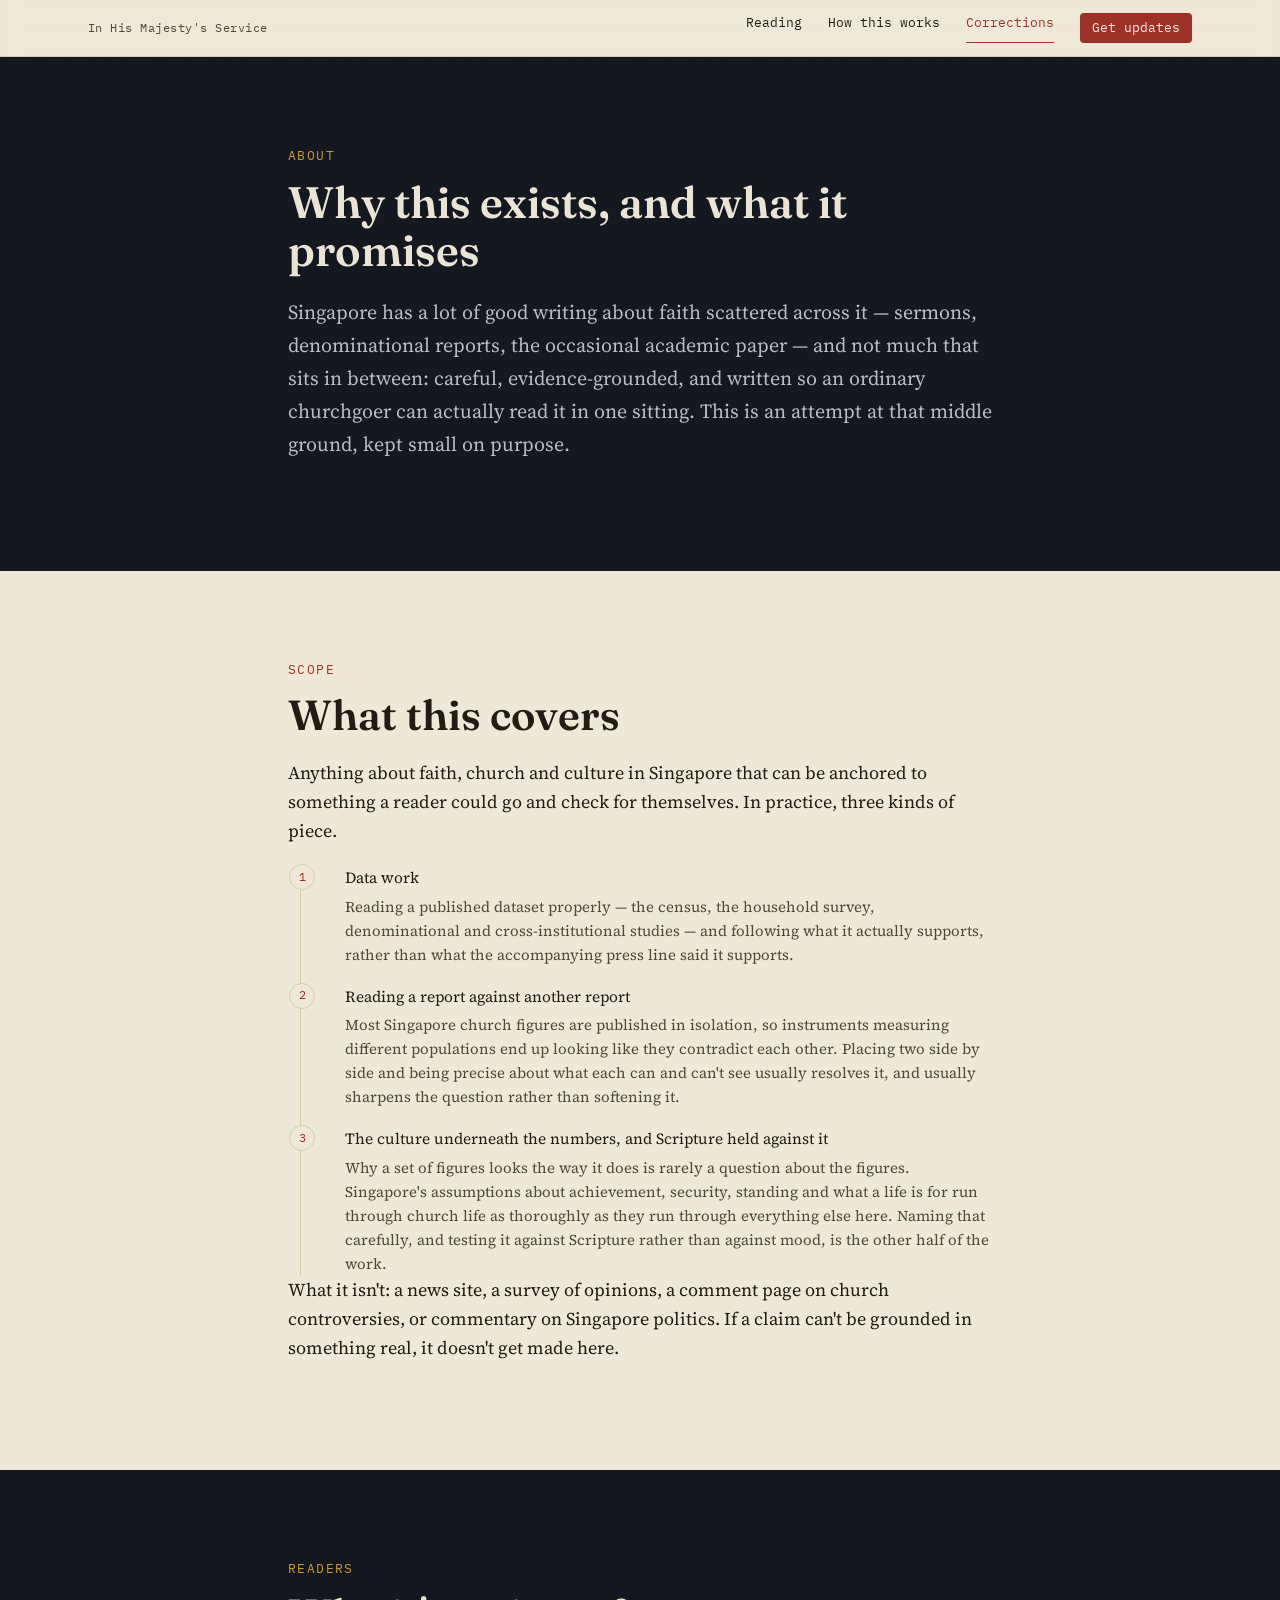
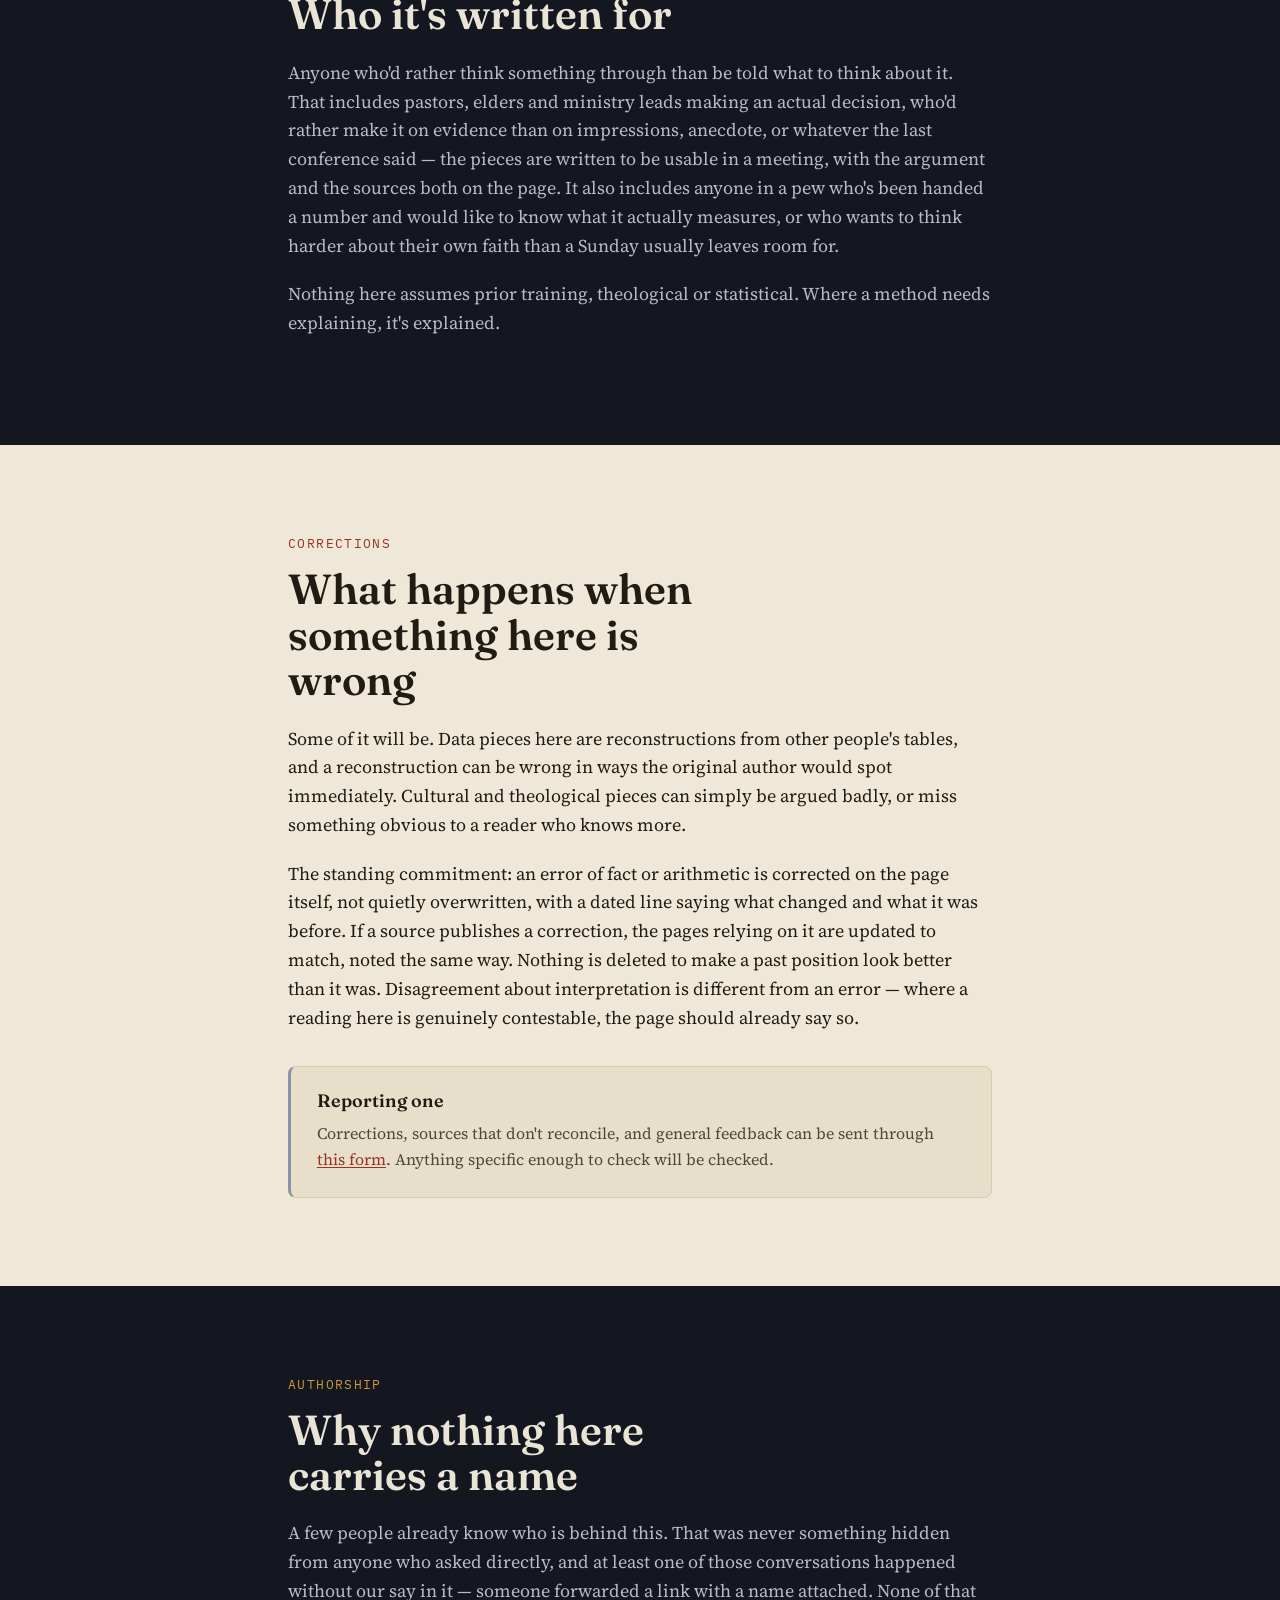
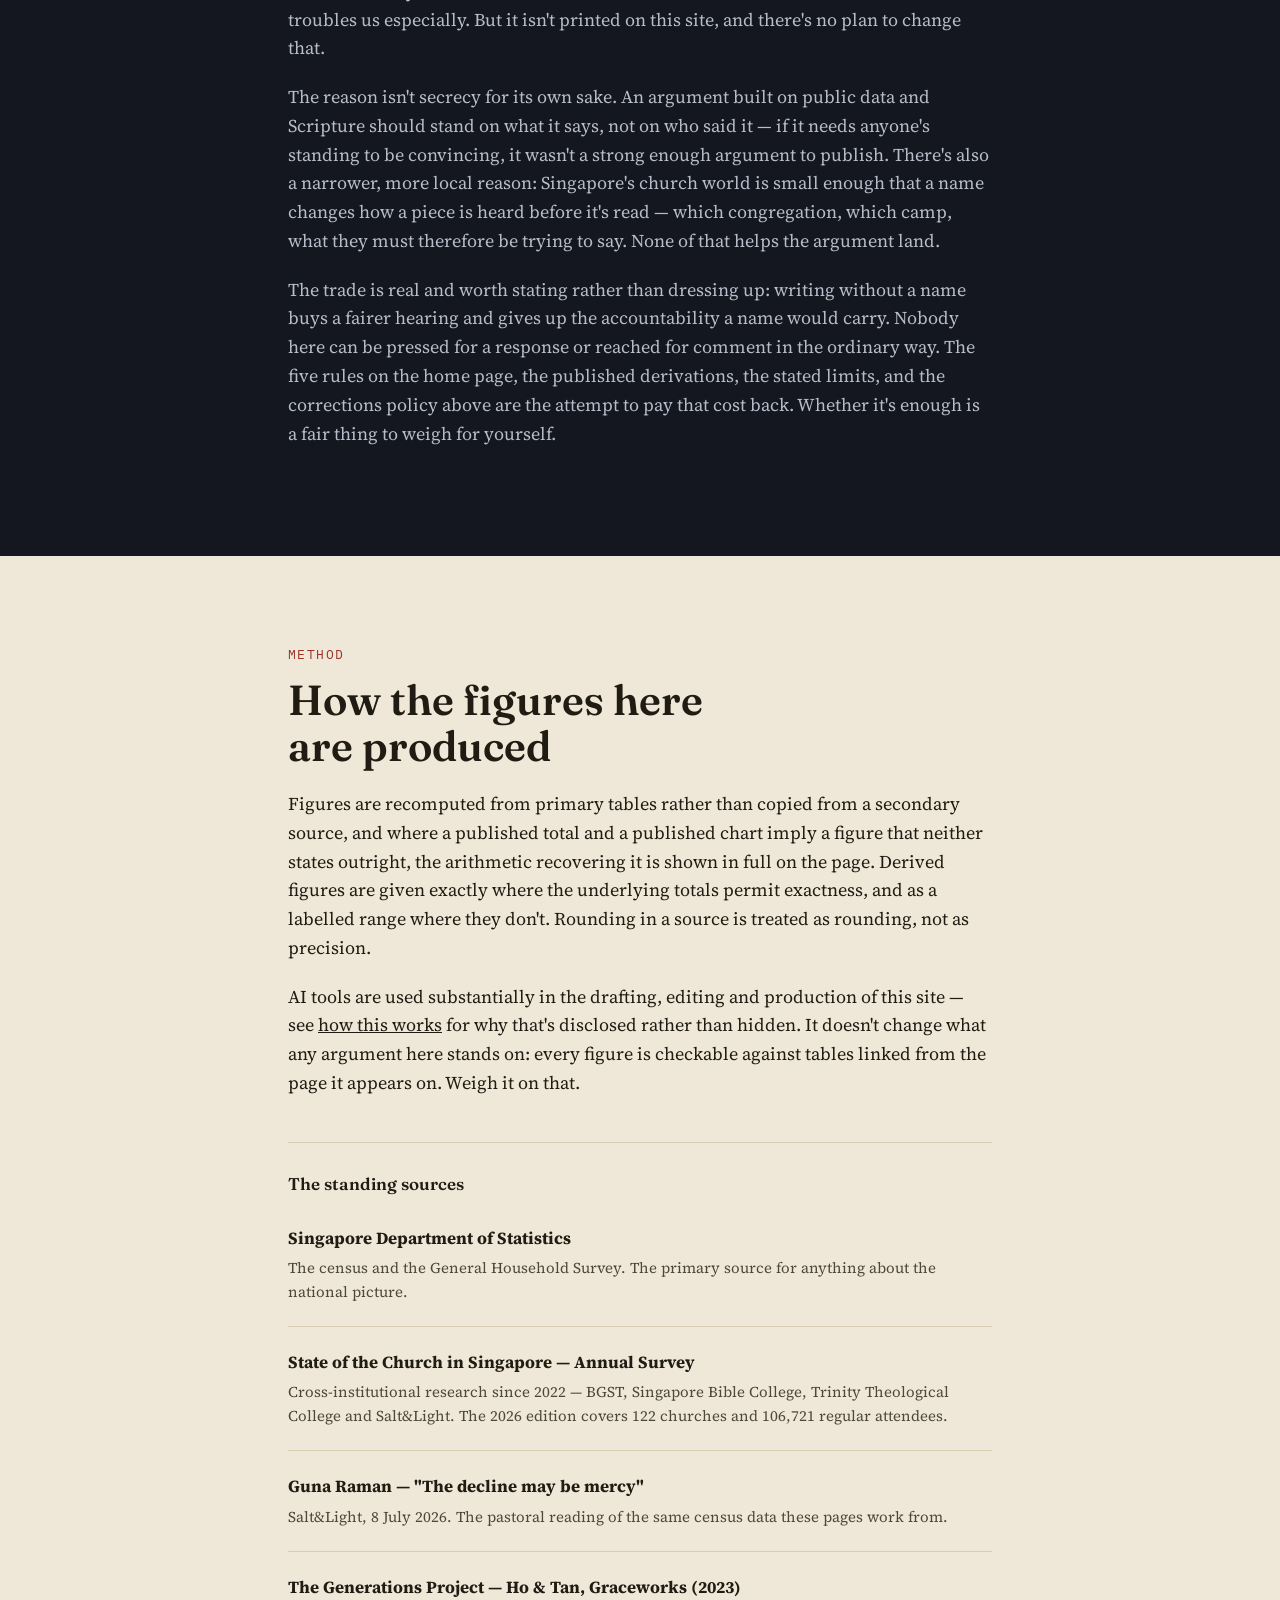
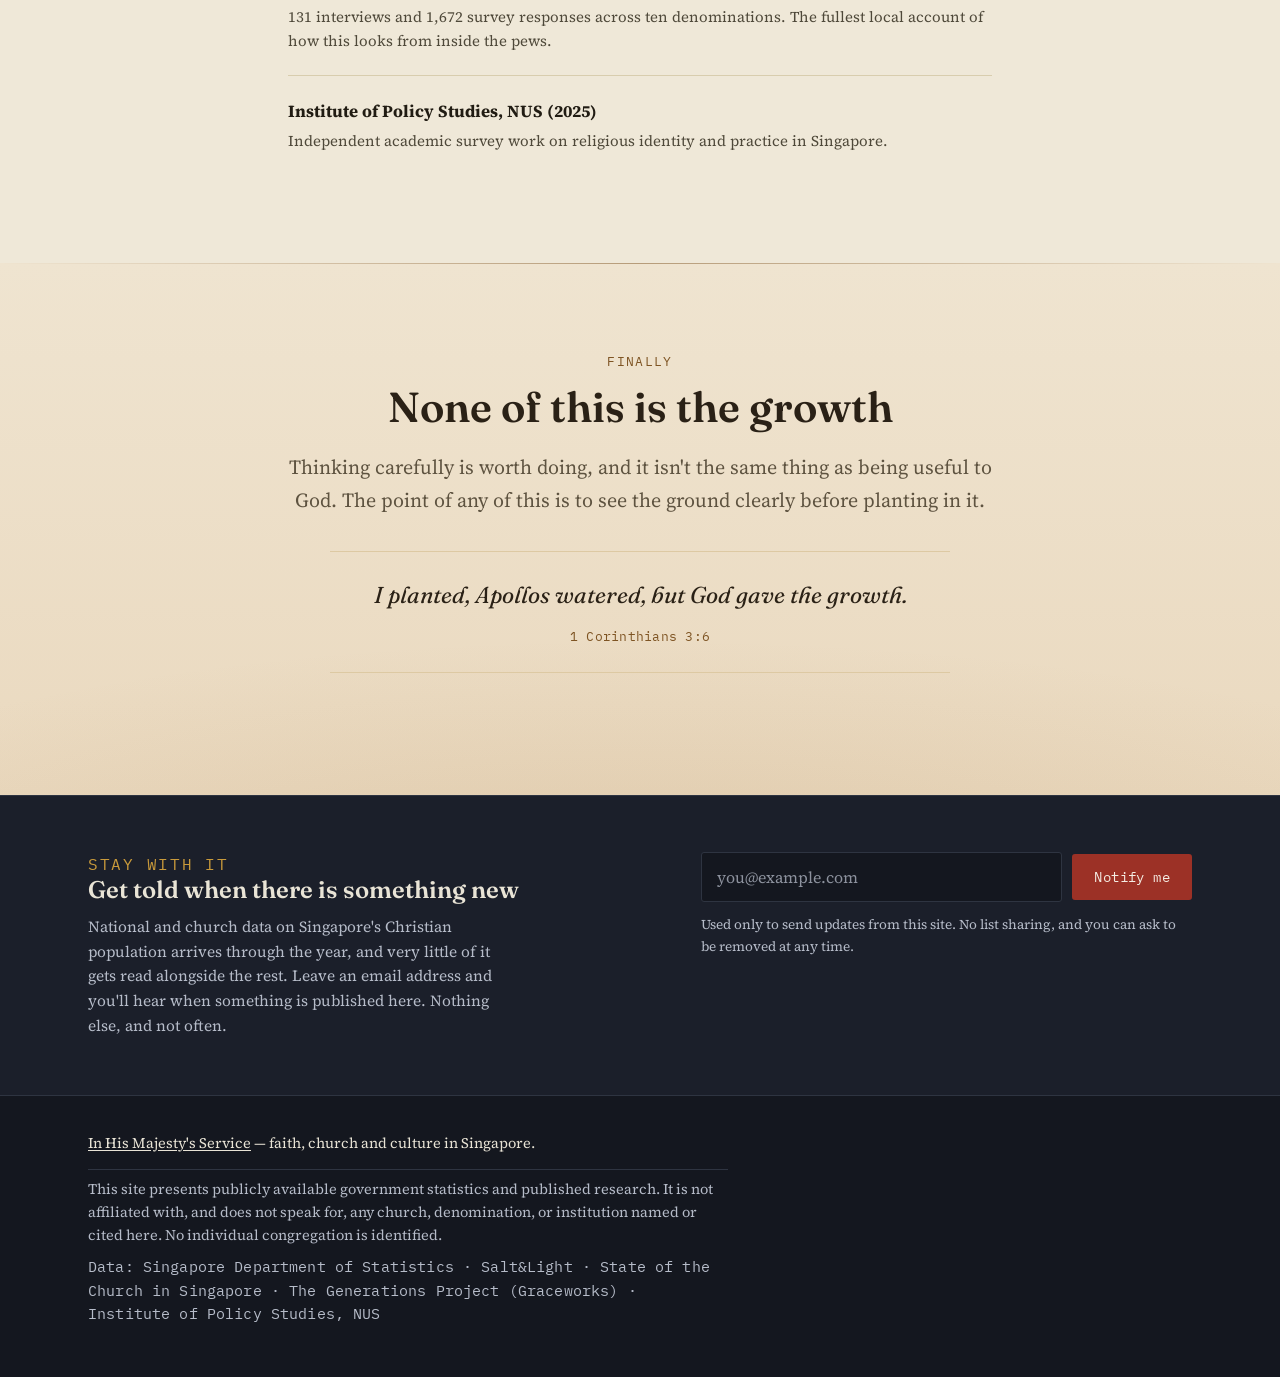
==== about.html @ 52e677e2 "Add files via upload" ====
<!DOCTYPE html>
<html lang="en">
<head>
<!-- Google tag (gtag.js) -->
<script async src="https://www.googletagmanager.com/gtag/js?id=G-SCRBS0R9VS"></script>
<script>
  window.dataLayer = window.dataLayer || [];
  function gtag(){dataLayer.push(arguments);}
  gtag('js', new Date());
  gtag('config', 'G-SCRBS0R9VS');
</script>

<meta charset="UTF-8">
<meta name="viewport" content="width=device-width, initial-scale=1.0">
<title>About — In His Majesty's Service</title>
<meta name="description" content="What this site is, who it's for, why nothing on it carries a name, and how corrections are handled.">

<meta property="og:title" content="About — In His Majesty's Service">
<meta property="og:description" content="What this site is, who it's for, and how corrections are handled.">
<meta property="og:type" content="article">

<link rel="preconnect" href="https://fonts.googleapis.com">
<link rel="preconnect" href="https://fonts.gstatic.com" crossorigin>
<link href="https://fonts.googleapis.com/css2?family=Fraunces:ital,opsz,wght@0,9..144,400;0,9..144,500;0,9..144,600;0,9..144,700;1,9..144,400;1,9..144,500&family=Source+Serif+4:ital,wght@0,400;0,500;0,600;1,400&family=IBM+Plex+Mono:wght@400;500;600&display=swap" rel="stylesheet">
<link rel="stylesheet" href="style.css">
</head>
<body>

<div class="grain-overlay" aria-hidden="true"></div>

<header class="site-header">
  <div class="wrap header-inner">
    <a href="index.html" class="header-mark">In His Majesty's Service</a>
    <nav class="header-nav" aria-label="Section navigation">
      <a href="index.html#reading">Reading</a>
      <a href="index.html#method">How this works</a>
      <a href="#corrections">Corrections</a>
      <a href="index.html#subscribe" class="nav-cta">Get updates</a>
    </nav>
  </div>
</header>

<main>

  <section class="section section-ink" id="top">
    <div class="wrap narrow">
      <p class="eyebrow">About</p>
      <h1 class="about-h1">Why this exists, and what it promises</h1>
      <p class="lede">Singapore has a lot of good writing about faith scattered across it — sermons, denominational reports, the occasional academic paper — and not much that sits in between: careful, evidence-grounded, and written so an ordinary churchgoer can actually read it in one sitting. This is an attempt at that middle ground, kept small on purpose.</p>
    </div>
  </section>

  <section class="section section-paper reveal">
    <div class="wrap narrow">
      <p class="eyebrow">Scope</p>
      <h2>What this covers</h2>
      <p>Anything about faith, church and culture in Singapore that can be anchored to something a reader could go and check for themselves. In practice, three kinds of piece.</p>

      <ul class="method-steps">
        <li>
          <span class="ms-title">Data work</span>
          <span class="ms-body">Reading a published dataset properly — the census, the household survey, denominational and cross-institutional studies — and following what it actually supports, rather than what the accompanying press line said it supports.</span>
        </li>
        <li>
          <span class="ms-title">Reading a report against another report</span>
          <span class="ms-body">Most Singapore church figures are published in isolation, so instruments measuring different populations end up looking like they contradict each other. Placing two side by side and being precise about what each can and can't see usually resolves it, and usually sharpens the question rather than softening it.</span>
        </li>
        <li>
          <span class="ms-title">The culture underneath the numbers, and Scripture held against it</span>
          <span class="ms-body">Why a set of figures looks the way it does is rarely a question about the figures. Singapore's assumptions about achievement, security, standing and what a life is for run through church life as thoroughly as they run through everything else here. Naming that carefully, and testing it against Scripture rather than against mood, is the other half of the work.</span>
        </li>
      </ul>

      <p>What it isn't: a news site, a survey of opinions, a comment page on church controversies, or commentary on Singapore politics. If a claim can't be grounded in something real, it doesn't get made here.</p>
    </div>
  </section>

  <section class="section section-ink reveal">
    <div class="wrap narrow">
      <p class="eyebrow">Readers</p>
      <h2>Who it's written for</h2>
      <p>Anyone who'd rather think something through than be told what to think about it. That includes pastors, elders and ministry leads making an actual decision, who'd rather make it on evidence than on impressions, anecdote, or whatever the last conference said — the pieces are written to be usable in a meeting, with the argument and the sources both on the page. It also includes anyone in a pew who's been handed a number and would like to know what it actually measures, or who wants to think harder about their own faith than a Sunday usually leaves room for.</p>
      <p>Nothing here assumes prior training, theological or statistical. Where a method needs explaining, it's explained.</p>
    </div>
  </section>

  <section class="section section-paper reveal" id="corrections">
    <div class="wrap narrow">
      <p class="eyebrow">Corrections</p>
      <h2>What happens when something here is wrong</h2>
      <p>Some of it will be. Data pieces here are reconstructions from other people's tables, and a reconstruction can be wrong in ways the original author would spot immediately. Cultural and theological pieces can simply be argued badly, or miss something obvious to a reader who knows more.</p>
      <p>The standing commitment: an error of fact or arithmetic is corrected on the page itself, not quietly overwritten, with a dated line saying what changed and what it was before. If a source publishes a correction, the pages relying on it are updated to match, noted the same way. Nothing is deleted to make a past position look better than it was. Disagreement about interpretation is different from an error — where a reading here is genuinely contestable, the page should already say so.</p>
      <div class="home-note">
        <h3>Reporting one</h3>
        <p>Corrections, sources that don't reconcile, and general feedback can be sent through <a href="https://forms.gle/pPqzu2tXsxKLVHMH9" target="_blank" rel="noopener">this form</a>. Anything specific enough to check will be checked.</p>
      </div>
    </div>
  </section>

  <section class="section section-ink reveal">
    <div class="wrap narrow">
      <p class="eyebrow">Authorship</p>
      <h2>Why nothing here carries a name</h2>
      <p>A few people already know who is behind this. That was never something hidden from anyone who asked directly, and at least one of those conversations happened without our say in it — someone forwarded a link with a name attached. None of that troubles us especially. But it isn't printed on this site, and there's no plan to change that.</p>
      <p>The reason isn't secrecy for its own sake. An argument built on public data and Scripture should stand on what it says, not on who said it — if it needs anyone's standing to be convincing, it wasn't a strong enough argument to publish. There's also a narrower, more local reason: Singapore's church world is small enough that a name changes how a piece is heard before it's read — which congregation, which camp, what they must therefore be trying to say. None of that helps the argument land.</p>
      <p>The trade is real and worth stating rather than dressing up: writing without a name buys a fairer hearing and gives up the accountability a name would carry. Nobody here can be pressed for a response or reached for comment in the ordinary way. The five rules on the home page, the published derivations, the stated limits, and the corrections policy above are the attempt to pay that cost back. Whether it's enough is a fair thing to weigh for yourself.</p>
    </div>
  </section>

  <section class="section section-paper reveal">
    <div class="wrap narrow">
      <p class="eyebrow">Method</p>
      <h2>How the figures here are produced</h2>
      <p>Figures are recomputed from primary tables rather than copied from a secondary source, and where a published total and a published chart imply a figure that neither states outright, the arithmetic recovering it is shown in full on the page. Derived figures are given exactly where the underlying totals permit exactness, and as a labelled range where they don't. Rounding in a source is treated as rounding, not as precision.</p>
      <p>AI tools are used substantially in the drafting, editing and production of this site — see <a href="index.html#method">how this works</a> for why that's disclosed rather than hidden. It doesn't change what any argument here stands on: every figure is checkable against tables linked from the page it appears on. Weigh it on that.</p>

      <div class="sources-block">
        <h3>The standing sources</h3>
        <ul class="resource-list">
          <li><a href="https://www.singstat.gov.sg/" target="_blank" rel="noopener"><strong>Singapore Department of Statistics</strong></a><span>The census and the General Household Survey. The primary source for anything about the national picture.</span></li>
          <li><a href="https://saltandlight.sg/sotc2026/" target="_blank" rel="noopener"><strong>State of the Church in Singapore — Annual Survey</strong></a><span>Cross-institutional research since 2022 — BGST, Singapore Bible College, Trinity Theological College and Salt&amp;Light. The 2026 edition covers 122 churches and 106,721 regular attendees.</span></li>
          <li><a href="https://saltandlight.sg/news/the-decline-may-be-mercy-what-the-general-household-survey-2025-may-be-saying-to-the-singapore-church/" target="_blank" rel="noopener"><strong>Guna Raman — "The decline may be mercy"</strong></a><span>Salt&amp;Light, 8 July 2026. The pastoral reading of the same census data these pages work from.</span></li>
          <li><a href="https://graceworks.com.sg/store/category/pastoral-resources/the-generations-project/" target="_blank" rel="noopener"><strong>The Generations Project — Ho &amp; Tan, Graceworks (2023)</strong></a><span>131 interviews and 1,672 survey responses across ten denominations. The fullest local account of how this looks from inside the pews.</span></li>
          <li><a href="https://lkyspp.nus.edu.sg/docs/default-source/ips/ips-working-papers-65_religious-identity-and-practice-among-singaporeans.pdf" target="_blank" rel="noopener"><strong>Institute of Policy Studies, NUS (2025)</strong></a><span>Independent academic survey work on religious identity and practice in Singapore.</span></li>
        </ul>
      </div>
    </div>
  </section>

  <section class="section section-grace section-grace-close reveal">
    <div class="wrap narrow">
      <p class="eyebrow eyebrow-grace">Finally</p>
      <h2>None of this is the growth</h2>
      <p class="lede">Thinking carefully is worth doing, and it isn't the same thing as being useful to God. The point of any of this is to see the ground clearly before planting in it.</p>
      <blockquote class="scripture scripture-close">
        <p>I planted, Apollos watered, but God gave the growth.</p>
        <cite>1 Corinthians 3:6</cite>
      </blockquote>
    </div>
  </section>

</main>

<section class="subscribe-band" id="subscribe">
  <div class="wrap subscribe-inner">
    <div class="subscribe-copy">
      <p class="eyebrow">Stay with it</p>
      <h3>Get told when there is something new</h3>
      <p>National and church data on Singapore's Christian population arrives through the year, and very little of it gets read alongside the rest. Leave an email address and you'll hear when something is published here. Nothing else, and not often.</p>
    </div>
    <form class="subscribe-form" novalidate>
      <label class="visually-hidden" for="sub-email-about">Email address</label>
      <input id="sub-email-about" class="subscribe-input" type="email" name="email" placeholder="you@example.com" autocomplete="email" required>
      <button class="btn btn-primary subscribe-btn" type="submit">Notify me</button>
      <p class="subscribe-msg" role="status" aria-live="polite"></p>
      <p class="subscribe-fine">Used only to send updates from this site. No list sharing, and you can ask to be removed at any time.</p>
    </form>
  </div>
</section>

<footer class="site-footer">
  <div class="wrap footer-inner">
    <p class="footer-mark"><a href="index.html">In His Majesty's Service</a> — faith, church and culture in Singapore.</p>
    <p>This site presents publicly available government statistics and published research. It is not affiliated with, and does not speak for, any church, denomination, or institution named or cited here. No individual congregation is identified.</p>
    <p class="footer-meta">Data: Singapore Department of Statistics · Salt&amp;Light · State of the Church in Singapore · The Generations Project (Graceworks) · Institute of Policy Studies, NUS</p>
  </div>
</footer>

<script src="subscribe.js"></script>
<script src="script.js"></script>
</body>
</html>
---- style.css ----
/* ============================================================================
   DESIGN TOKENS
   ============================================================================ */
:root {
  --ink: #14171F;
  --ink-raised: #1B1F2A;
  --ink-line: #2E3441;
  --paper: #EFE8D8;
  --paper-raised: #E7DFCA;
  --paper-line: #D8CDAE;
  --text-on-ink: #E9E4D6;
  --text-on-ink-dim: #B6BCC9;
  --text-on-paper: #211C13;
  --text-on-paper-dim: #4E4839;
  --signal: #9C3126;
  --signal-soft: #D9705F;
  --neutral: #8A93A6;
  --accent: #C99A3B;
  --positive: #425F44;
  --positive-on-ink: #8FB392;

  --font-display: "Fraunces", ui-serif, Georgia, serif;
  --font-body: "Source Serif 4", ui-serif, Georgia, serif;
  --font-mono: "IBM Plex Mono", ui-monospace, "SF Mono", Menlo, monospace;

  --measure: 720px;
  --wrap: 1160px;
}

* { box-sizing: border-box; }
html { scroll-behavior: smooth; }
@media (prefers-reduced-motion: reduce) {
  html { scroll-behavior: auto; }
  * { animation-duration: 0.01ms !important; animation-iteration-count: 1 !important; transition-duration: 0.01ms !important; }
}

body {
  margin: 0;
  background: var(--paper);
  color: var(--text-on-paper);
  font-family: var(--font-body);
  font-size: 18px;
  line-height: 1.6;
  -webkit-font-smoothing: antialiased;
}

.wrap { max-width: var(--wrap); margin: 0 auto; padding: 0 28px; }
.wrap.narrow { max-width: 760px; }

img, svg { max-width: 100%; }

a { color: inherit; }
a:focus-visible, button:focus-visible {
  outline: 2px solid var(--accent);
  outline-offset: 3px;
}

/* subtle grain so flat dark/paper fields don't look like plastic */
.grain-overlay {
  position: fixed; inset: 0; pointer-events: none; z-index: 999;
  opacity: 0.035; mix-blend-mode: overlay;
  background-image: url("data:image/svg+xml,%3Csvg xmlns='http://www.w3.org/2000/svg' width='120' height='120'%3E%3Cfilter id='n'%3E%3CfeTurbulence type='fractalNoise' baseFrequency='0.9' numOctaves='2' stitchTiles='stitch'/%3E%3C/filter%3E%3Crect width='100%25' height='100%25' filter='url(%23n)'/%3E%3C/svg%3E");
}

.eyebrow {
  font-family: var(--font-mono);
  font-size: 12.5px;
  letter-spacing: 0.11em;
  text-transform: uppercase;
  color: var(--signal);
  margin: 0 0 14px;
  display: block;
}
.section-ink .eyebrow { color: var(--accent); }

h1, h2, h3 { font-family: var(--font-display); font-weight: 600; line-height: 1.08; margin: 0 0 0.5em; }
h2 { font-size: clamp(28px, 4vw, 42px); font-optical-sizing: auto; max-width: 16ch; }
h3 { font-size: 20px; font-weight: 600; }
em { font-style: italic; color: var(--signal); }
.section-ink em { color: var(--signal-soft); }

p { margin: 0 0 1.1em; }
.lede { font-size: 20px; line-height: 1.65; max-width: var(--measure); }
.fine-note { font-size: 15px; color: var(--text-on-paper-dim); border-top: 1px solid var(--paper-line); padding-top: 14px; margin-top: 20px; }

.mono-inline { font-family: var(--font-mono); font-weight: 500; background: rgba(0,0,0,0.05); padding: 1px 6px; border-radius: 3px; font-size: 0.92em; }
.section-ink .mono-inline { background: rgba(255,255,255,0.08); }

/* ============================================================================
   HEADER
   ============================================================================ */
.site-header {
  position: sticky; top: 0; z-index: 100;
  background: rgba(239,232,216,0.88);
  backdrop-filter: blur(8px);
  border-bottom: 1px solid var(--paper-line);
}
.header-inner { display: flex; align-items: center; justify-content: space-between; height: 56px; }
.header-mark { margin: 0; font-size: 11px; color: var(--text-on-paper-dim); }
.header-nav { display: flex; gap: 26px; }
.header-nav a { font-family: var(--font-mono); font-size: 13px; text-decoration: none; color: var(--text-on-paper); border-bottom: 1px solid transparent; padding-bottom: 2px; }
.header-nav a:hover { border-color: var(--signal); }
@media (max-width: 640px) {
  .header-nav { gap: 14px; }
  .header-nav a { font-size: 11.5px; }
}

/* ============================================================================
   HERO
   ============================================================================ */
.hero { background: var(--ink); color: var(--text-on-ink); padding: 68px 0 80px; }
.hero-simple { padding: 120px 0 100px; text-align: center; }
.hero-simple .wrap { max-width: 880px; }
.hero-simple .eyebrow { display: flex; justify-content: center; }
.hero-simple h1 { max-width: none; margin-left: auto; margin-right: auto; }
.hero-hook { font-size: 19px; color: var(--text-on-ink-dim); max-width: 46ch; margin: 0 auto 48px; line-height: 1.6; }
.scroll-cue {
  display: inline-flex; flex-direction: column; align-items: center; gap: 10px;
  font-family: var(--font-mono); font-size: 12.5px; letter-spacing: 0.05em; text-transform: uppercase;
  color: var(--text-on-ink-dim); text-decoration: none; transition: color 0.15s ease;
}
.scroll-cue:hover { color: var(--text-on-ink); }
.scroll-cue svg { animation: bob 2.2s ease-in-out infinite; }
@keyframes bob { 0%, 100% { transform: translateY(0); } 50% { transform: translateY(5px); } }
@media (prefers-reduced-motion: reduce) { .scroll-cue svg { animation: none; } }

.hero-grid { display: grid; grid-template-columns: 1.05fr 0.95fr; gap: 56px; align-items: center; }
@media (max-width: 900px) { .hero-grid { grid-template-columns: 1fr; } }

.hero h1 {
  font-size: clamp(32px, 4.6vw, 50px);
  color: var(--text-on-ink);
  max-width: 15ch;
  margin-bottom: 22px;
}
.hero-accent { color: var(--signal-soft); }
.hero-dek { font-size: 18px; color: var(--text-on-ink-dim); max-width: 54ch; line-height: 1.65; }
.hero-actions { display: flex; gap: 14px; margin-top: 28px; flex-wrap: wrap; }

.btn {
  display: inline-block; font-family: var(--font-mono); font-size: 13.5px; letter-spacing: 0.03em;
  padding: 13px 22px; border-radius: 3px; text-decoration: none; border: 1px solid transparent;
  transition: transform 0.15s ease, background 0.15s ease;
}
.btn:hover { transform: translateY(-1px); }
.btn-primary { background: var(--signal); color: #F5EDE4; }
.btn-primary:hover { background: var(--signal-soft); }
.btn-ghost { border-color: var(--text-on-ink-dim); color: var(--text-on-ink); }
.btn-ghost:hover { border-color: var(--text-on-ink); }
.section-paper .btn-ghost { border-color: var(--text-on-paper-dim); color: var(--text-on-paper); }
.btn-large { padding: 16px 30px; font-size: 14.5px; }

.chart-mount { width: 100%; }
.chart-mount-tall { min-height: 340px; }
.chart-mount-small { min-height: 200px; margin-top: 18px; }
.chart-caption { font-size: 13.5px; color: var(--text-on-ink-dim); margin-top: 10px; }
.section-paper .chart-caption { color: var(--text-on-paper-dim); }
.dot { display: inline-block; width: 9px; height: 9px; border-radius: 50%; margin: 0 4px 0 12px; vertical-align: middle; }
.dot-signal { background: var(--signal-soft); }
.dot-neutral { background: var(--neutral); }

/* ============================================================================
   SECTIONS (alternating ink / paper)
   ============================================================================ */
.section { padding: 88px 0; }
.section-ink { background: var(--ink); color: var(--text-on-ink); }
.section-ink h2 { color: var(--text-on-ink); }
.section-ink p:not(.eyebrow) { color: var(--text-on-ink-dim); }
.section-ink .lede { color: var(--text-on-ink); }
.section-paper { background: var(--paper); }

.lede-grid { display: grid; grid-template-columns: 1.3fr 0.9fr; gap: 40px; align-items: start; margin-bottom: 40px; }
@media (max-width: 840px) { .lede-grid { grid-template-columns: 1fr; } }

.two-col { display: grid; grid-template-columns: 1fr 0.85fr; gap: 56px; align-items: center; }
@media (max-width: 900px) { .two-col { grid-template-columns: 1fr; } }

.split-grid { display: grid; grid-template-columns: 1fr 1fr; gap: 48px; align-items: start; }
@media (max-width: 840px) { .split-grid { grid-template-columns: 1fr; } }

/* ============================================================================
   STAT BLOCKS
   ============================================================================ */
.stat-block { display: flex; flex-direction: column; gap: 18px; border-left: 2px solid var(--signal); padding-left: 24px; }
.stat-big { display: flex; flex-direction: column; }
.stat-num { font-family: var(--font-display); font-weight: 600; font-size: 44px; color: var(--signal); line-height: 1; }
.stat-secondary .stat-num { font-size: 34px; }
.stat-label { font-size: 14px; color: var(--text-on-paper-dim); margin-top: 6px; max-width: 26ch; }

.inline-stats { display: flex; gap: 34px; flex-wrap: wrap; margin: 26px 0 10px; }
.inline-stats > div { display: flex; flex-direction: column; }
.mono-num { font-family: var(--font-mono); font-weight: 600; font-size: 26px; color: var(--signal); }
.inline-label { font-size: 13.5px; color: var(--text-on-paper-dim); max-width: 24ch; margin-top: 4px; }

/* ============================================================================
   TABLES
   ============================================================================ */
.table-card { background: var(--paper-raised); border: 1px solid var(--paper-line); border-radius: 6px; padding: 26px 28px; margin: 8px 0 22px; }
.data-table { width: 100%; border-collapse: collapse; font-family: var(--font-mono); font-size: 14.5px; }
.data-table caption { text-align: left; font-family: var(--font-body); font-style: italic; color: var(--text-on-paper-dim); margin-bottom: 12px; font-size: 15px; }
.data-table th, .data-table td { text-align: right; padding: 9px 6px; border-bottom: 1px solid var(--paper-line); }
.data-table th:first-child, .data-table td:first-child { text-align: left; font-family: var(--font-body); }
.data-table thead th { color: var(--text-on-paper-dim); font-weight: 500; font-size: 12.5px; text-transform: uppercase; letter-spacing: 0.06em; }
.row-signal td { color: var(--signal); font-weight: 600; }
.data-table .pos { color: var(--positive); }
.data-table .muted { color: var(--text-on-paper-dim); }
.table-source { font-size: 13px; color: var(--text-on-paper-dim); margin-top: 14px; margin-bottom: 0; }
.data-table-compact td, .data-table-compact th { padding: 7px 6px; font-size: 13.5px; }

/* ============================================================================
   CALLOUTS
   ============================================================================ */
.callout {
  font-family: var(--font-display); font-size: 21px; font-weight: 500; line-height: 1.5;
  max-width: 30ch; margin: 34px 0; padding-left: 22px; border-left: 3px solid var(--accent);
}
.callout-emphasis { color: var(--signal-soft); max-width: 34ch; }
.section-paper .callout { color: var(--text-on-paper); }

/* ============================================================================
   TOGGLE CHART CARD
   ============================================================================ */
.toggle-chart-card { background: var(--ink-raised); border: 1px solid var(--ink-line); border-radius: 8px; padding: 30px 30px 24px; margin: 36px 0 44px; }
.toggle-row { display: flex; gap: 8px; margin-bottom: 22px; flex-wrap: wrap; }
.toggle-btn {
  font-family: var(--font-mono); font-size: 12.5px; letter-spacing: 0.02em;
  background: transparent; border: 1px solid var(--ink-line); color: var(--text-on-ink-dim);
  padding: 9px 16px; border-radius: 20px; cursor: pointer; transition: all 0.15s ease;
}
.toggle-btn.is-active { background: var(--signal); border-color: var(--signal); color: #F5EDE4; }
.toggle-btn:not(.is-active):hover { border-color: var(--text-on-ink-dim); color: var(--text-on-ink); }

/* ============================================================================
   FINDING GRID (2010-15 / 2015-20 / 2020-25 cards)
   ============================================================================ */
.finding-grid { display: grid; grid-template-columns: repeat(3, 1fr); gap: 22px; margin: 40px 0; }
@media (max-width: 840px) { .finding-grid { grid-template-columns: 1fr; } }
.finding { padding: 20px 22px; border-radius: 6px; background: var(--ink-raised); border: 1px solid var(--ink-line); }
.finding-signal { background: rgba(178,58,46,0.14); border-color: rgba(178,58,46,0.4); }
.finding-year { font-family: var(--font-mono); font-size: 13px; color: var(--accent); display: block; margin-bottom: 10px; }
.finding p { font-size: 15.5px; margin: 0; color: var(--text-on-ink-dim); }
.finding-signal p { color: var(--text-on-ink); }
.finding-signal strong { color: var(--signal-soft); }

/* ============================================================================
   WHY GRID
   ============================================================================ */
.why-grid { display: grid; grid-template-columns: repeat(3, 1fr); gap: 26px; margin: 40px 0; }
@media (max-width: 840px) { .why-grid { grid-template-columns: 1fr; } }
.why-card { padding-top: 4px; }
.why-num { font-family: var(--font-mono); font-size: 13px; color: var(--signal); display: block; margin-bottom: 12px; }
.why-card h3 { margin-bottom: 10px; }
.why-card p { font-size: 15.5px; color: var(--text-on-paper-dim); }

/* ============================================================================
   RESOURCE LIST
   ============================================================================ */
.resource-list { list-style: none; margin: 32px 0 0; padding: 0; display: flex; flex-direction: column; gap: 22px; }
.resource-list li { padding-bottom: 22px; border-bottom: 1px solid var(--ink-line); display: flex; flex-direction: column; gap: 4px; }
.resource-list li:last-child { border-bottom: none; }
.resource-list a { text-decoration: none; font-size: 17px; }
.resource-list a:hover strong { color: var(--accent); }
.resource-list span { font-size: 14px; color: var(--text-on-ink-dim); }

/* ============================================================================
   ROLE GRID
   ============================================================================ */
.role-grid { display: grid; grid-template-columns: repeat(3, 1fr); gap: 24px; margin-top: 36px; }
@media (max-width: 840px) { .role-grid { grid-template-columns: 1fr; } }
.role-card { background: var(--paper-raised); border: 1px solid var(--paper-line); border-radius: 6px; padding: 24px 24px 26px; }
.role-card h3 { font-size: 17px; margin-bottom: 10px; }
.role-card p { font-size: 15px; color: var(--text-on-paper-dim); margin: 0; }

/* ============================================================================
   SIGNAL GRID (2010-2015 early-signal cards: holds up / doesn't hold up)
   ============================================================================ */
.signal-grid { display: grid; grid-template-columns: repeat(3, 1fr); gap: 22px; margin: 40px 0 8px; align-items: start; }
@media (max-width: 980px) { .signal-grid { grid-template-columns: 1fr; } }
.signal-card { background: var(--paper-raised); border: 1px solid var(--paper-line); border-radius: 8px; padding: 24px 24px 22px; }
.signal-card-no { background: rgba(140,130,105,0.12); border-style: dashed; }
.signal-tag { display: inline-block; font-family: var(--font-mono); font-size: 11px; letter-spacing: 0.05em; text-transform: uppercase; padding: 4px 10px; border-radius: 20px; margin-bottom: 14px; }
.signal-tag-yes { background: rgba(92,122,94,0.18); color: var(--positive); }
.signal-tag-no { background: rgba(140,130,105,0.22); color: var(--text-on-paper-dim); }
.signal-card h3 { font-size: 17px; margin-bottom: 10px; }
.signal-card p { font-size: 14.5px; color: var(--text-on-paper-dim); }
.signal-card .fine-note { margin-top: 14px; padding-top: 12px; font-size: 13px; }

.ribbon-payoff { margin-top: 56px; padding-top: 40px; border-top: 1px solid var(--paper-line); }

/* ============================================================================
   WHY GRID — 5 col variant
   ============================================================================ */
.why-grid-5 { grid-template-columns: repeat(5, 1fr); }
@media (max-width: 1080px) { .why-grid-5 { grid-template-columns: repeat(3, 1fr); } }
@media (max-width: 700px) { .why-grid-5 { grid-template-columns: 1fr; } }
.why-grid-5 .why-num { font-family: var(--font-mono); font-size: 12px; letter-spacing: 0.04em; text-transform: uppercase; color: var(--signal); background: rgba(178,58,46,0.1); padding: 3px 9px; border-radius: 20px; display: inline-block; }
.why-grid-5 h3 { font-size: 16.5px; }
.why-grid-5 p { font-size: 14px; }

/* ============================================================================
   CTA BANNER
   ============================================================================ */
.cta-banner { background: var(--ink); color: var(--text-on-ink); border-radius: 10px; padding: 36px 38px; margin: 34px 0; }
.cta-banner h3 { color: var(--text-on-ink); font-size: 20px; margin-bottom: 12px; }
.cta-banner p { color: var(--text-on-ink-dim); max-width: 60ch; margin-bottom: 0; }
.cta-banner .hero-actions { margin-top: 24px; }
.cta-banner .btn-primary { cursor: pointer; border: none; font: inherit; font-family: var(--font-mono); }

.methodology-note { margin-top: 48px; padding-top: 28px; border-top: 1px solid var(--ink-line); }
.methodology-note h3 { color: var(--text-on-ink); font-size: 17px; }
.methodology-note p { font-size: 15px; color: var(--text-on-ink-dim); }

/* ============================================================================
   FOOTER
   ============================================================================ */
.site-footer { background: var(--ink); color: var(--text-on-ink-dim); padding: 36px 0 44px; border-top: 1px solid var(--ink-line); }
.footer-inner p { font-size: 13.5px; max-width: 640px; margin-bottom: 8px; }
.footer-meta { font-family: var(--font-mono); font-size: 11.5px; letter-spacing: 0.01em; }

/* ============================================================================
   TOOLTIP (JS-driven, for charts)
   ============================================================================ */
.chart-tooltip {
  position: absolute; pointer-events: none; z-index: 50;
  background: var(--ink); color: var(--text-on-ink); border: 1px solid var(--ink-line);
  font-family: var(--font-mono); font-size: 12.5px; padding: 8px 11px; border-radius: 4px;
  opacity: 0; transition: opacity 0.1s ease; white-space: nowrap;
  box-shadow: 0 6px 20px rgba(0,0,0,0.35);
}
.section-paper .chart-tooltip { background: var(--paper-raised); color: var(--text-on-paper); border-color: var(--paper-line); }
.chart-tooltip.is-visible { opacity: 1; }

/* ============================================================================
   REBUILD ADDITIONS — argument-led layout
   ============================================================================ */

/* Scroll reveal */
.reveal { opacity: 0; transform: translateY(16px); transition: opacity 0.7s ease, transform 0.7s ease; }
.reveal.revealed { opacity: 1; transform: none; }
@media (prefers-reduced-motion: reduce) { .reveal { opacity: 1; transform: none; transition: none; } }

/* Header: clickable wordmark + nav CTA + active state */
a.header-mark { text-decoration: none; color: var(--text-on-paper-dim); font-family: var(--font-mono); font-size: 12px; letter-spacing: 0.04em; }
a.header-mark:hover { color: var(--text-on-paper); }
.header-nav a.is-current { border-color: var(--signal); color: var(--signal); }
.header-nav a.nav-cta { background: var(--signal); color: #F5EDE4; padding: 5px 12px; border-radius: 4px; border: none; }
.header-nav a.nav-cta:hover { background: var(--signal-soft); }
@media (max-width: 720px) {
  .header-nav a:not(.nav-cta) { display: none; }
}

/* Hero accent (reuse simple hero already defined above) */
.hero-simple h1 .hero-accent { color: var(--signal-soft); font-style: italic; }

/* ============ FEATURE CHART (growth window centrepiece) ============ */
.feature-chart-card { background: var(--ink-raised); border: 1px solid var(--ink-line); border-radius: 10px; padding: 26px 28px 22px; margin: 8px 0 28px; }
.cohort-legend { display: flex; flex-wrap: wrap; gap: 8px; margin-bottom: 18px; }
.cohort-btn {
  display: inline-flex; align-items: center; gap: 7px;
  font-family: var(--font-mono); font-size: 12.5px; letter-spacing: 0.01em;
  background: transparent; border: 1px solid var(--ink-line); color: var(--text-on-ink-dim);
  padding: 7px 13px; border-radius: 20px; cursor: pointer; transition: all 0.15s ease;
}
.cohort-btn .swatch { width: 10px; height: 10px; border-radius: 50%; display: inline-block; }
.cohort-btn.is-active { background: var(--text-on-ink); border-color: var(--text-on-ink); color: var(--ink); }
.cohort-btn:not(.is-active):hover { border-color: var(--text-on-ink-dim); color: var(--text-on-ink); }

.growthwindow-callouts { display: grid; grid-template-columns: repeat(3, 1fr); gap: 20px; margin: 4px 0 8px; }
@media (max-width: 760px) { .growthwindow-callouts { grid-template-columns: 1fr; gap: 14px; } }
.gw-stat { border-left: 2px solid var(--ink-line); padding-left: 18px; }
.gw-stat-signal { border-left-color: var(--signal); }
.gw-num { display: block; font-family: var(--font-display); font-weight: 600; font-size: 30px; color: var(--text-on-ink); line-height: 1; margin-bottom: 8px; }
.gw-stat-signal .gw-num { color: var(--signal-soft); }
.gw-label { font-size: 14px; color: var(--text-on-ink-dim); }
.gw-label strong { color: var(--text-on-ink); }

/* ============ WHY STACK (five forces, full-width rows) ============ */
.why-stack { display: flex; flex-direction: column; gap: 2px; border-top: 1px solid var(--ink-line); }
.why-row { display: grid; grid-template-columns: 200px 1fr; gap: 40px; padding: 34px 0; border-bottom: 1px solid var(--ink-line); align-items: start; }
@media (max-width: 820px) { .why-row { grid-template-columns: 1fr; gap: 14px; padding: 26px 0; } }
.why-kicker { font-family: var(--font-mono); font-size: 12px; letter-spacing: 0.06em; text-transform: uppercase; color: var(--signal-soft); background: rgba(178,58,46,0.12); padding: 5px 12px; border-radius: 20px; display: inline-block; position: sticky; top: 76px; }
.why-content h3 { font-size: 21px; color: var(--text-on-ink); margin-bottom: 12px; }
.why-content p { font-size: 16px; color: var(--text-on-ink-dim); margin: 0; line-height: 1.65; }

/* ============ ACTION GRID (what a congregation can do) ============ */
.action-grid { display: grid; grid-template-columns: repeat(3, 1fr); gap: 20px; }
@media (max-width: 940px) { .action-grid { grid-template-columns: repeat(2, 1fr); } }
@media (max-width: 640px) { .action-grid { grid-template-columns: 1fr; } }
.action-card { background: var(--ink-raised); border: 1px solid var(--ink-line); border-radius: 8px; padding: 24px 24px 22px; }
.action-num { font-family: var(--font-mono); font-size: 13px; color: var(--signal-soft); display: block; margin-bottom: 12px; letter-spacing: 0.04em; }
.action-card h3 { font-size: 17.5px; color: var(--text-on-ink); margin-bottom: 10px; line-height: 1.25; }
.action-card p { font-size: 14.5px; color: var(--text-on-ink-dim); margin: 0; }

/* ============ TOGETHER (Part V) ============ */
.together-grid { display: grid; grid-template-columns: 1fr 1fr; gap: 22px; margin: 32px 0; }
@media (max-width: 720px) { .together-grid { grid-template-columns: 1fr; } }
.together-card { background: var(--paper-raised); border: 1px solid var(--paper-line); border-radius: 8px; padding: 24px 26px; }
.together-card h3 { font-size: 18px; margin-bottom: 10px; }
.together-card p { font-size: 15px; color: var(--text-on-paper-dim); margin: 0; }
.together-close { font-family: var(--font-display); font-size: 20px; font-weight: 500; line-height: 1.5; color: var(--text-on-paper); max-width: 60ch; border-left: 3px solid var(--accent); padding-left: 20px; margin-top: 8px; }

/* ============ DETAILS / DISCLOSURE ============ */
.detail-block { margin-top: 24px; border: 1px solid var(--paper-line); border-radius: 8px; overflow: hidden; }
.section-ink .detail-block { border-color: var(--ink-line); }
.detail-block summary {
  cursor: pointer; padding: 16px 20px; font-family: var(--font-mono); font-size: 13.5px;
  color: var(--text-on-paper); background: var(--paper-raised); list-style: none; display: flex; align-items: center; gap: 10px;
}
.detail-block summary::-webkit-details-marker { display: none; }
.detail-block summary::before { content: "+"; font-size: 18px; color: var(--signal); font-weight: 600; }
.detail-block[open] summary::before { content: "–"; }
.detail-block summary:hover { background: var(--paper-line); }
.detail-body { padding: 20px 22px 24px; }
.detail-inline { margin-top: 18px; }
.detail-h3 { font-size: 18px; margin: 24px 0 10px; }

/* ============ CTA ============ */
.cta-banner { background: var(--ink-raised); border: 1px solid var(--ink-line); border-radius: 12px; padding: 44px 44px; text-align: center; }
.cta-banner .eyebrow { display: flex; justify-content: center; color: var(--accent); }
.cta-h2 { color: var(--text-on-ink); max-width: 20ch; margin: 0 auto 16px; }
.cta-banner p { color: var(--text-on-ink-dim); max-width: 62ch; margin: 0 auto; }
.cta-actions { display: flex; gap: 14px; justify-content: center; margin-top: 28px; flex-wrap: wrap; }
.cta-banner .btn-primary { cursor: pointer; border: none; font-family: var(--font-mono); font-size: 13.5px; }

/* ============ SOURCES ============ */
.sources-block { margin-top: 44px; padding-top: 32px; border-top: 1px solid var(--paper-line); }
.sources-block h3 { font-size: 17px; margin-bottom: 18px; }

/* Youth-row highlight in the all-age table */
.data-table .row-youth td { color: var(--signal); font-weight: 600; }

/* Detail-body dark-section fixups */
.section-ink .detail-block summary { background: var(--ink-raised); color: var(--text-on-ink); }
.section-ink .detail-block summary:hover { background: var(--ink-line); }

/* ============================================================================
   GRACE SECTIONS — the theological heart. Warm, distinct from ink/paper.
   ============================================================================ */
:root {
  --grace-bg: #f4ede0;
  --grace-bg2: #efe4d0;
  --grace-ink: #2a2116;
  --grace-dim: #5E5340;
  --grace-accent: #7E5423;
  --grace-line: #ddc9a3;
}
.section-grace {
  background:
    radial-gradient(120% 80% at 50% -10%, rgba(201,154,59,0.10), transparent 60%),
    linear-gradient(180deg, var(--grace-bg) 0%, var(--grace-bg2) 100%);
  color: var(--grace-ink);
  position: relative;
}
.section-grace::before {
  content: ""; position: absolute; top: 0; left: 0; right: 0; height: 1px;
  background: linear-gradient(90deg, transparent, var(--grace-accent), transparent);
  opacity: 0.5;
}
.section-grace h2 { color: var(--grace-ink); max-width: 22ch; }
.section-grace h3 { color: var(--grace-ink); }
.section-grace p:not(.eyebrow) { color: var(--grace-dim); }
.section-grace .lede { color: var(--grace-ink); }
.section-grace .lede strong, .section-grace p strong { color: var(--grace-ink); }
.section-grace em { color: var(--grace-accent); font-style: italic; }
.eyebrow-grace { color: var(--grace-accent) !important; display: block; }

/* Scripture blockquote */
.scripture {
  margin: 32px 0; padding: 26px 30px; border-left: 3px solid var(--grace-accent);
  background: rgba(255,255,255,0.35); border-radius: 0 8px 8px 0;
}
.scripture p {
  font-family: var(--font-display); font-style: italic; font-weight: 400;
  font-size: 20px; line-height: 1.55; color: var(--grace-ink) !important; margin: 0 0 12px;
}
.scripture cite { font-family: var(--font-mono); font-style: normal; font-size: 12.5px; color: var(--grace-accent); letter-spacing: 0.02em; }

/* Countercultural highlight block */
.grace-countercultural {
  margin: 34px 0; padding: 28px 30px; border-radius: 10px;
  background: linear-gradient(135deg, rgba(154,106,47,0.12), rgba(154,106,47,0.05));
  border: 1px solid var(--grace-line);
}
.grace-countercultural h3 { font-size: 21px; margin-bottom: 12px; line-height: 1.25; }
.grace-countercultural p { font-size: 16px; color: var(--grace-dim); margin: 0; line-height: 1.65; }

.callout-grace {
  font-family: var(--font-display); font-size: 20px; font-weight: 500; line-height: 1.5;
  color: var(--grace-ink) !important; max-width: 42ch; border-left: 3px solid var(--grace-accent);
  padding-left: 22px; margin: 36px 0 0;
}
.callout-grace strong { color: var(--grace-accent); }

/* Closing grace section — slightly deeper, more final */
.section-grace-close {
  background:
    radial-gradient(140% 90% at 50% 120%, rgba(154,106,47,0.14), transparent 55%),
    linear-gradient(180deg, var(--grace-bg2) 0%, #ead9bf 100%);
  text-align: center;
}
.section-grace-close h2 { margin-left: auto; margin-right: auto; }
.section-grace-close .eyebrow-grace { display: flex; justify-content: center; }
.section-grace-close .lede { margin-left: auto; margin-right: auto; }
.section-grace-close .scripture-close {
  border-left: none; border-top: 1px solid var(--grace-line); border-bottom: 1px solid var(--grace-line);
  background: transparent; border-radius: 0; text-align: center; max-width: 620px; margin: 34px auto;
  padding: 26px 20px;
}
.section-grace-close .scripture-close p { font-size: 23px; }
.section-grace-close .scripture-close cite { display: block; }

/* Nav active state for grace anchor */
.header-nav a[href="#grace"].is-current { border-color: var(--grace-accent); color: var(--grace-accent); }

/* ============================================================================
   PAPER-UPDATE ADDITIONS — home-as-liturgy device, why-card expand, grace
   second voice
   ============================================================================ */

/* Expandable "+" note inside a why-row (Culture card: pandemic point) */
.why-expand { margin-top: 16px; }
.why-expand summary {
  cursor: pointer; font-family: var(--font-mono); font-size: 12.5px; color: var(--signal-soft);
  list-style: none; display: inline-flex; align-items: center; gap: 6px;
}
.why-expand summary::-webkit-details-marker { display: none; }
.why-expand summary:hover { color: var(--text-on-ink); }
.why-expand[open] summary { margin-bottom: 12px; }
.why-expand p { font-size: 14.5px; color: var(--text-on-ink-dim); margin: 0; padding-left: 4px; border-left: 2px solid var(--ink-line); padding-left: 14px; }

/* Home-as-liturgy two-column device — "said" vs "lived" */
.liturgy-table { margin: 20px 0; display: flex; flex-direction: column; gap: 1px; border-radius: 6px; overflow: hidden; }
.liturgy-row { display: grid; grid-template-columns: 1fr 1fr; }
.liturgy-said, .liturgy-lived { padding: 13px 18px; font-size: 14.5px; line-height: 1.4; }
.liturgy-said { background: rgba(255,255,255,0.03); color: var(--text-on-ink-dim); border-right: 1px solid var(--ink-line); }
.liturgy-lived { background: rgba(178,58,46,0.10); color: var(--text-on-ink); }
.liturgy-said em, .liturgy-lived em { font-style: italic; color: var(--text-on-ink); }
.liturgy-lived em { color: var(--signal-soft); }
@media (max-width: 620px) {
  .liturgy-row { grid-template-columns: 1fr; }
  .liturgy-said { border-right: none; border-bottom: 1px solid var(--ink-line); }
}

/* Grace section: companion voice (Raman) box */
.grace-second-voice {
  margin: 30px 0; padding: 24px 28px; border-radius: 10px;
  background: rgba(255,255,255,0.4); border: 1px dashed var(--grace-line);
}
.second-voice-label {
  font-family: var(--font-mono); font-size: 11.5px; letter-spacing: 0.05em; text-transform: uppercase;
  color: var(--grace-accent); margin: 0 0 12px;
}
.grace-second-voice p:not(.second-voice-label) { color: var(--grace-dim); font-size: 15.5px; line-height: 1.65; margin: 0; }
.grace-second-voice a { color: var(--grace-accent); text-decoration-color: rgba(154,106,47,0.4); }

/* ============================================================================
   ANALYSIS PAGES — added August 2026
   Home page: update ribbon, "next read" card.
   Analysis pages (sotc26.html and later): hero, paradox banner, derivation
   ladder, numbered issue list, coverage bar, balanced-note block, and a few
   dark-section fixups for components originally built paper-side.
   ============================================================================ */

/* ---- Home page: update ribbon ---- */
.update-ribbon {
  display: block; text-decoration: none;
  background: linear-gradient(90deg, rgba(178,58,46,0.20), rgba(27,31,42,0.0) 62%), var(--ink-raised);
  border-bottom: 1px solid var(--ink-line); border-top: 3px solid var(--signal);
}
.update-ribbon .wrap { display: flex; align-items: center; gap: 16px; flex-wrap: wrap; padding-top: 16px; padding-bottom: 16px; }
.update-ribbon:hover { background: linear-gradient(90deg, rgba(178,58,46,0.30), rgba(27,31,42,0.0) 62%), var(--ink-raised); }
.ribbon-tag {
  font-family: var(--font-mono); font-size: 11px; font-weight: 600; letter-spacing: 0.09em; text-transform: uppercase;
  color: var(--ink); background: var(--accent); padding: 4px 11px; border-radius: 20px; white-space: nowrap;
}
.ribbon-text { flex: 1 1 320px; min-width: 0; font-size: 16px; line-height: 1.5; color: var(--text-on-ink); }
.ribbon-text strong { color: var(--signal-soft); }
.ribbon-cta {
  font-family: var(--font-mono); font-size: 13px; color: #F5EDE4; background: var(--signal);
  padding: 8px 15px; border-radius: 4px; white-space: nowrap;
}
.update-ribbon:hover .ribbon-cta { background: var(--signal-soft); }
@media (max-width: 700px) { .update-ribbon .wrap { gap: 12px; } .ribbon-text { font-size: 15px; } }

/* nav item marked as new */
.header-nav a.nav-new::after {
  content: ""; display: inline-block; width: 6px; height: 6px; border-radius: 50%;
  background: var(--signal); margin-left: 6px; vertical-align: 2px;
}

/* hero announcement */
.hero-new {
  display: block; text-align: left; max-width: 620px; margin: 8px auto 44px;
  padding: 20px 24px; text-decoration: none;
  background: var(--ink-raised); border: 1px solid var(--ink-line);
  border-left: 3px solid var(--accent); border-radius: 10px;
}
.hero-new:hover { border-color: var(--accent); }
.hero-new-tag {
  display: inline-block; font-family: var(--font-mono); font-size: 11px; font-weight: 600;
  letter-spacing: 0.09em; text-transform: uppercase; color: var(--accent); margin-bottom: 9px;
}
.hero-new-text { display: block; font-size: 16px; line-height: 1.55; color: var(--text-on-ink-dim); }
.hero-new-text strong { color: var(--text-on-ink); }
.hero-new:hover .hero-new-text strong { color: var(--signal-soft); }

/* shorten the hero headline so what follows it is visible on landing */
.hero-simple h1 { max-width: 26ch; }

/* ---- Home page: next-read card ---- */

.update-ribbon { background: var(--ink); border-bottom: 1px solid var(--ink-line); }
.update-ribbon .wrap { display: flex; align-items: baseline; gap: 14px; flex-wrap: wrap; padding-top: 12px; padding-bottom: 12px; }
.ribbon-tag {
  font-family: var(--font-mono); font-size: 10.5px; letter-spacing: 0.09em; text-transform: uppercase;
  color: var(--ink); background: var(--accent); padding: 3px 10px; border-radius: 20px; white-space: nowrap;
}
.update-ribbon p { margin: 0; flex: 1 1 340px; min-width: 0; font-size: 15px; color: var(--text-on-ink-dim); }
.update-ribbon a { color: var(--text-on-ink); text-decoration: none; border-bottom: 1px solid var(--signal); white-space: nowrap; }
.update-ribbon a:hover { color: var(--signal-soft); border-color: var(--signal-soft); }
@media (max-width: 640px) { .update-ribbon p { font-size: 13.5px; } .update-ribbon .wrap { gap: 10px; } }

.next-read {
  display: block; margin-top: 34px; padding: 24px 26px;
  border: 1px solid var(--paper-line); border-left: 3px solid var(--accent);
  border-radius: 8px; background: var(--paper-raised); text-decoration: none;
}
.next-read:hover { border-color: var(--accent); }
.next-kicker { display: block; font-family: var(--font-mono); font-size: 11.5px; letter-spacing: 0.08em; text-transform: uppercase; color: var(--signal); margin-bottom: 10px; }
.next-title { display: block; font-family: var(--font-display); font-weight: 600; font-size: 21px; line-height: 1.25; color: var(--text-on-paper); margin-bottom: 8px; }
.next-body { display: block; font-size: 15px; color: var(--text-on-paper-dim); line-height: 1.6; }
.next-read:hover .next-title { color: var(--signal); }
.section-ink .next-read { background: var(--ink-raised); border-color: var(--ink-line); border-left-color: var(--accent); }
.section-ink .next-read .next-kicker { color: var(--accent); }
.section-ink .next-read .next-title { color: var(--text-on-ink); }
.section-ink .next-read .next-body { color: var(--text-on-ink-dim); }
.section-ink .next-read:hover .next-title { color: var(--signal-soft); }

/* ---- Analysis page hero ---- */
.sotc-hero { padding: 116px 0 78px; }
.sotc-hero h1 { font-family: var(--font-display); font-weight: 600; line-height: 1.08; font-size: clamp(32px, 5vw, 54px); color: var(--text-on-ink); max-width: 17ch; margin: 0 0 24px; }
.sotc-hero .lede { max-width: 62ch; }

/* ---- Paradox banner ---- */
.paradox {
  display: grid; grid-template-columns: 1fr auto 1fr; gap: 28px; align-items: center;
  margin: 46px 0 8px; padding: 30px 32px;
  background: var(--ink-raised); border: 1px solid var(--ink-line); border-radius: 12px;
}
@media (max-width: 780px) { .paradox { grid-template-columns: 1fr; gap: 18px; padding: 24px; } }
.paradox-side { display: flex; flex-direction: column; gap: 8px; }
.paradox-num { font-family: var(--font-display); font-weight: 600; font-size: clamp(30px, 4.4vw, 44px); line-height: 1; }
.paradox-up { color: var(--positive-on-ink); }
.paradox-down { color: var(--signal-soft); }
.paradox-label { font-size: 14.5px; color: var(--text-on-ink-dim); max-width: 30ch; line-height: 1.5; }
.paradox-src { font-family: var(--font-mono); font-size: 11.5px; letter-spacing: 0.05em; text-transform: uppercase; color: var(--accent); }
.paradox-vs {
  font-family: var(--font-mono); font-size: 12px; letter-spacing: 0.12em; text-transform: uppercase;
  color: var(--text-on-ink-dim); border: 1px solid var(--ink-line); border-radius: 20px; padding: 6px 14px; white-space: nowrap;
}
@media (max-width: 780px) { .paradox-vs { justify-self: start; } }

/* ---- Derivation ladder ---- */
.method-steps { list-style: none; margin: 20px 0 0; padding: 0; counter-reset: ms; }
.method-steps li { position: relative; padding: 0 0 18px 44px; margin: 0 0 0 12px; border-left: 1px solid var(--ink-line); }
.method-steps li:last-child { border-left-color: transparent; padding-bottom: 0; }
.method-steps li::before {
  counter-increment: ms; content: counter(ms);
  position: absolute; left: -12px; top: -2px; width: 24px; height: 24px; border-radius: 50%;
  background: var(--ink); border: 1px solid var(--ink-line);
  font-family: var(--font-mono); font-size: 11.5px; color: var(--accent);
  display: flex; align-items: center; justify-content: center;
}
.ms-title { display: block; font-size: 15px; color: var(--text-on-ink); margin-bottom: 4px; }
.ms-body { display: block; font-size: 14px; color: var(--text-on-ink-dim); line-height: 1.6; }
.ms-body code { font-family: var(--font-mono); font-size: 13px; color: var(--accent); }
.section-paper .method-steps li { border-left-color: var(--paper-line); }
.section-paper .method-steps li::before { background: var(--paper); border-color: var(--paper-line); color: var(--signal); }
.section-paper .ms-title { color: var(--text-on-paper); }
.section-paper .ms-body { color: var(--text-on-paper-dim); }

/* ---- Numbered issue list ---- */
.issue-list { list-style: none; margin: 34px 0 0; padding: 0; display: flex; flex-direction: column; border-top: 1px solid var(--paper-line); }
.issue-list > li { display: grid; grid-template-columns: 46px 1fr; gap: 20px; padding: 24px 0; border-bottom: 1px solid var(--paper-line); align-items: start; }
@media (max-width: 620px) { .issue-list > li { grid-template-columns: 1fr; gap: 8px; } }
.issue-no { font-family: var(--font-mono); font-size: 13px; color: var(--signal); padding-top: 3px; }
.issue-body h3 { font-size: 17.5px; margin-bottom: 8px; }
.issue-body p { font-size: 15px; color: var(--text-on-paper-dim); margin: 0 0 8px; }
.issue-body p:last-child { margin-bottom: 0; }
.issue-cite { font-family: var(--font-mono); font-size: 12px; color: var(--text-on-paper-dim); letter-spacing: 0.02em; }
.section-ink .issue-list, .section-ink .issue-list > li { border-color: var(--ink-line); }
.section-ink .issue-body p, .section-ink .issue-cite { color: var(--text-on-ink-dim); }
.section-ink .issue-no { color: var(--signal-soft); }

/* ---- Coverage bar ---- */
.coverage-bar { margin: 26px 0 6px; }
.coverage-track { height: 34px; background: var(--paper-line); border-radius: 5px; overflow: hidden; display: flex; }
.coverage-fill { background: var(--signal); height: 100%; display: flex; align-items: center; padding-left: 12px; }
.coverage-fill span { font-family: var(--font-mono); font-size: 12.5px; color: #F5EDE4; white-space: nowrap; }
.coverage-rest { flex: 1; display: flex; align-items: center; padding-left: 12px; }
.coverage-rest span { font-family: var(--font-mono); font-size: 12.5px; color: var(--text-on-paper-dim); white-space: nowrap; }
@media (max-width: 620px) {
  .coverage-fill span, .coverage-rest span { font-size: 10px; }
  .coverage-fill, .coverage-rest { padding-left: 7px; }
}

/* ---- Balanced-note block (carries the fair reading beside each critique) ---- */
.fair-note { margin: 34px 0 0; padding: 22px 26px; border-radius: 10px; background: rgba(92,122,94,0.10); border: 1px solid rgba(92,122,94,0.30); }
.fair-note p { margin: 0; font-size: 15.5px; color: var(--text-on-paper-dim); line-height: 1.65; }
.fair-note p + p { margin-top: 10px; }
.fair-note strong { color: var(--text-on-paper); }
.section-ink .fair-note { background: rgba(92,122,94,0.13); border-color: rgba(92,122,94,0.34); }
.section-ink .fair-note p { color: var(--text-on-ink-dim); }
.section-ink .fair-note strong { color: var(--text-on-ink); }

/* ---- Dark-section fixups for paper-side components ---- */
.section-ink .fine-note { border-top-color: var(--ink-line); color: var(--text-on-ink-dim); }
.section-ink .inline-label { color: var(--text-on-ink-dim); }
.section-ink .mono-num { color: var(--signal-soft); }
.section-ink .table-card { background: var(--ink-raised); border-color: var(--ink-line); }
.section-ink .data-table th, .section-ink .data-table td { border-bottom-color: var(--ink-line); }
.section-ink .data-table caption, .section-ink .data-table thead th, .section-ink .table-source { color: var(--text-on-ink-dim); }
.section-ink .signal-card { background: var(--ink-raised); border-color: var(--ink-line); }
.section-ink .signal-card p { color: var(--text-on-ink-dim); }
.section-ink .signal-card h3 { color: var(--text-on-ink); }
.section-ink .signal-tag-no { background: rgba(167,173,188,0.16); color: var(--text-on-ink-dim); }
.section-ink .stat-label { color: var(--text-on-ink-dim); }

.signal-grid-2 { grid-template-columns: repeat(2, 1fr); }
@media (max-width: 780px) { .signal-grid-2 { grid-template-columns: 1fr; } }

/* ============================================================================
   READABILITY PASS — larger small print, and fixes for low-contrast chips
   ============================================================================ */
.inline-label { font-size: 14.5px; }
.paradox-label { font-size: 15.5px; }
.ms-body { font-size: 15px; }
.ms-title { font-size: 15.5px; }
.issue-body p { font-size: 15.5px; }
.issue-cite { font-size: 13px; }
.next-body { font-size: 15.5px; }
.role-card p, .signal-card p, .action-card p, .together-card p { font-size: 15.5px; }
.finding p { font-size: 16px; }
.stat-label, .gw-label, .resource-list span { font-size: 15px; }
.chart-caption { font-size: 14.5px; }
.table-source { font-size: 14px; }
.fine-note { font-size: 15.5px; }
.footer-inner p { font-size: 14.5px; }
.footer-meta { font-size: 12.5px; }
.data-table { font-size: 15px; }
.data-table thead th { font-size: 13px; }

/* chips: the two tag colours were unreadable on the dark sections */
.section-ink .signal-tag-yes { background: rgba(143,179,146,0.20); color: var(--positive-on-ink); }
.section-ink .signal-tag-no { background: rgba(182,188,201,0.18); color: var(--text-on-ink); }
.signal-tag { font-size: 11.5px; font-weight: 600; }

/* ============================================================================
   EMAIL SIGNUP
   ============================================================================ */
.visually-hidden {
  position: absolute; width: 1px; height: 1px; padding: 0; margin: -1px;
  overflow: hidden; clip: rect(0 0 0 0); white-space: nowrap; border: 0;
}
.subscribe-band { background: var(--ink-raised); border-top: 1px solid var(--ink-line); padding: 56px 0; }
.subscribe-inner { display: grid; grid-template-columns: 1.15fr 1fr; gap: 48px; align-items: start; }
@media (max-width: 860px) { .subscribe-inner { grid-template-columns: 1fr; gap: 28px; } }
.subscribe-copy .eyebrow { color: var(--accent); }
.subscribe-copy h3 { color: var(--text-on-ink); font-size: 24px; margin-bottom: 12px; }
.subscribe-copy p { color: var(--text-on-ink-dim); font-size: 15.5px; margin: 0; max-width: 52ch; }
.subscribe-form { display: flex; flex-wrap: wrap; gap: 10px; align-items: center; }
.subscribe-input {
  flex: 1 1 240px; min-width: 0; font-family: var(--font-body); font-size: 16px;
  padding: 13px 15px; border-radius: 3px;
  background: var(--ink); color: var(--text-on-ink); border: 1px solid var(--ink-line);
}
.subscribe-input::placeholder { color: var(--text-on-ink-dim); opacity: 0.75; }
.subscribe-input:focus { outline: 2px solid var(--accent); outline-offset: 2px; border-color: var(--accent); }
.subscribe-btn { border: none; cursor: pointer; font-family: var(--font-mono); font-size: 13.5px; padding: 14px 22px; }
.subscribe-msg { flex: 1 1 100%; margin: 0; font-size: 14.5px; min-height: 0; color: var(--accent); }
.subscribe-msg.is-error { color: var(--signal-soft); }
.subscribe-msg:empty { display: none; }
.subscribe-fine { flex: 1 1 100%; margin: 2px 0 0; font-size: 13.5px; color: var(--text-on-ink-dim); }

/* belt and braces: some browsers keep the native marker on a styled list */
.issue-list, .method-steps, .issue-list > li, .method-steps > li { list-style: none; }
.issue-list > li::marker, .method-steps > li::marker { content: ""; }

/* tighter hero on small screens so the new-analysis card lands in view */
@media (max-width: 700px) {
  .hero-simple { padding: 56px 0 60px; }
  .hero-hook { margin-bottom: 20px; font-size: 17px; }
  .hero-new { margin: 0 auto 30px; padding: 18px 20px; }
  .subscribe-band { padding: 44px 0; }
}

/* compact ribbon on phones — the whole band is the link, so the button is redundant */
@media (max-width: 700px) {
  .update-ribbon .wrap { padding-top: 12px; padding-bottom: 12px; gap: 9px; }
  .update-ribbon .ribbon-cta { display: none; }
  .ribbon-text { font-size: 14.5px; line-height: 1.45; }
  .ribbon-text::after { content: "  Read the analysis →"; color: var(--signal-soft); white-space: nowrap; }
}

/* ============================================================================
   LIGHT-SECTION CORRECTIONS
   Several components were written for the dark sections and are also used on
   light ones, where their inherited colours were close to invisible.
   ============================================================================ */

/* five-forces stack, used on a paper background in the analysis page */
.section-paper .why-stack,
.section-paper .why-row { border-color: var(--paper-line); }
.section-paper .why-content h3 { color: var(--text-on-paper); }
.section-paper .why-content p { color: var(--text-on-paper-dim); }
.section-paper .why-kicker { color: var(--signal); background: rgba(156,49,38,0.10); }
.section-paper .why-expand summary { color: var(--signal); }
.section-paper .why-expand summary:hover { color: var(--text-on-paper); }
.section-paper .why-expand p { color: var(--text-on-paper-dim); border-left-color: var(--paper-line); }

/* source list and method note, used on a paper background on the home page */
.section-paper .resource-list li { border-bottom-color: var(--paper-line); }
.section-paper .resource-list span { color: var(--text-on-paper-dim); }
.section-paper .methodology-note { border-top-color: var(--paper-line); }
.section-paper .methodology-note h3 { color: var(--text-on-paper); }
.section-paper .methodology-note p { color: var(--text-on-paper-dim); }

/* the hero is dark but is not a .section-ink, so the eyebrow kept its paper colour */
.hero .eyebrow { color: var(--accent); }

/* ============================================================================
   ROOT SITE — index.html and about.html, built August 2026 when the project
   widened from the GHS26 single-issue site into "In His Majesty's Service", a standing home
   for writing on faith, church and culture in Singapore. That original site
   stays at sgforchrist.github.io/GHS26/ and is linked from here, not merged in.
   Every component below declares colours for BOTH .section-paper and
   .section-ink — the reuse-on-the-wrong-background trap has bitten this
   codebase before.
   ============================================================================ */

/* --- landing hero: left aligned, quieter than an essay hero --- */
.home-hero { padding: 76px 0 72px; }
.home-hero h1 {
  font-size: clamp(30px, 4.2vw, 46px);
  color: var(--text-on-ink);
  max-width: 22ch;
  margin-bottom: 26px;
}
.home-dek { max-width: 60ch; margin-bottom: 1.1em; }
.home-hero .scroll-cue { margin-top: 26px; }

/* --- piece cards on the landing page (extends the existing .next-read) --- */
.home-piece { margin-top: 24px; }
.home-piece:first-of-type { margin-top: 30px; }
.next-meta {
  display: block;
  margin-top: 14px;
  padding-top: 12px;
  border-top: 1px solid var(--paper-line);
  font-family: var(--font-mono);
  font-size: 12.5px;
  line-height: 1.55;
  color: var(--text-on-paper-dim);
}
.section-ink .next-read .next-meta { border-top-color: var(--ink-line); color: var(--text-on-ink-dim); }

/* --- "what we care about" list, on the grace background --- */
.care-list { list-style: none; margin: 22px 0 28px; padding: 0; }
.care-list li {
  padding: 16px 0;
  border-bottom: 1px solid var(--grace-line, rgba(0,0,0,0.08));
  font-size: 18px; line-height: 1.6;
  color: var(--grace-dim);
}
.care-list li:first-child { padding-top: 0; }
.care-list li:last-child { border-bottom: none; }
.care-list strong { color: var(--grace-ink); }

/* --- AI disclosure paragraph inside the method section --- */
.ai-note {
  margin-top: 28px;
  padding-top: 22px;
  border-top: 1px solid var(--ink-line);
  font-size: 16px;
  line-height: 1.65;
  color: var(--text-on-ink-dim);
}

/* --- plain question list --- */
.home-list { list-style: none; margin: 22px 0 0; padding: 0; }
.home-list li {
  position: relative;
  padding: 0 0 16px 26px;
  margin: 0 0 16px;
  border-bottom: 1px solid var(--paper-line);
  color: var(--text-on-paper-dim);
  font-size: 17px;
  line-height: 1.6;
}
.home-list li::before {
  content: "?";
  position: absolute; left: 0; top: 0;
  font-family: var(--font-mono); font-size: 14px;
  color: var(--signal);
}
.home-list li:last-child { border-bottom: none; margin-bottom: 0; padding-bottom: 0; }
.section-ink .home-list li { border-bottom-color: var(--ink-line); color: var(--text-on-ink-dim); }
.section-ink .home-list li::before { color: var(--signal-soft); }

/* --- boxed aside (anonymity note, corrections note) --- */
.home-note {
  margin-top: 34px;
  padding: 24px 26px;
  border: 1px solid var(--paper-line);
  border-left: 3px solid var(--neutral);
  border-radius: 8px;
  background: var(--paper-raised);
}
.home-note h3 { margin: 0 0 10px; font-size: 18px; color: var(--text-on-paper); }
.home-note p { font-size: 16px; line-height: 1.62; color: var(--text-on-paper-dim); margin: 0 0 0.9em; }
.home-note p:last-child { margin-bottom: 0; }
.home-note a { color: var(--signal); text-decoration: underline; text-underline-offset: 2px; }
.home-note a:hover { color: var(--text-on-paper); }
.section-ink .home-note { background: var(--ink-raised); border-color: var(--ink-line); border-left-color: var(--neutral); }
.section-ink .home-note h3 { color: var(--text-on-ink); }
.section-ink .home-note p { color: var(--text-on-ink-dim); }
.section-ink .home-note a { color: var(--signal-soft); }
.section-ink .home-note a:hover { color: var(--text-on-ink); }

/* --- about page h1 in a normal section, not a .hero --- */
.about-h1 { font-size: clamp(30px, 4.2vw, 44px); color: var(--text-on-ink); max-width: 20ch; margin-bottom: 22px; }

/* --- footer site line, shared style with GHS26 --- */
.footer-mark {
  font-size: 16px;
  color: var(--text-on-ink);
  margin-bottom: 14px;
  padding-bottom: 14px;
  border-bottom: 1px solid var(--ink-line);
}
.footer-mark a { color: var(--text-on-ink); text-decoration: underline; text-underline-offset: 2px; }
.footer-mark a:hover { color: var(--accent); }

.header-mark { white-space: nowrap; }

/* "In His Majesty's Service" is markedly longer than any previous site name
   this masthead has carried — at ≤400px it runs to within 0px of the "Get
   updates" button with no size adjustment. Scale it down at narrow widths
   rather than let it touch. */
@media (max-width: 400px) {
  a.header-mark { font-size: 9.5px; letter-spacing: 0.02em; }
}

@media (max-width: 720px) {
  .home-hero { padding: 52px 0 48px; }
  .home-note { padding: 20px 20px; }
  .home-list li, .care-list li { font-size: 16px; }
}
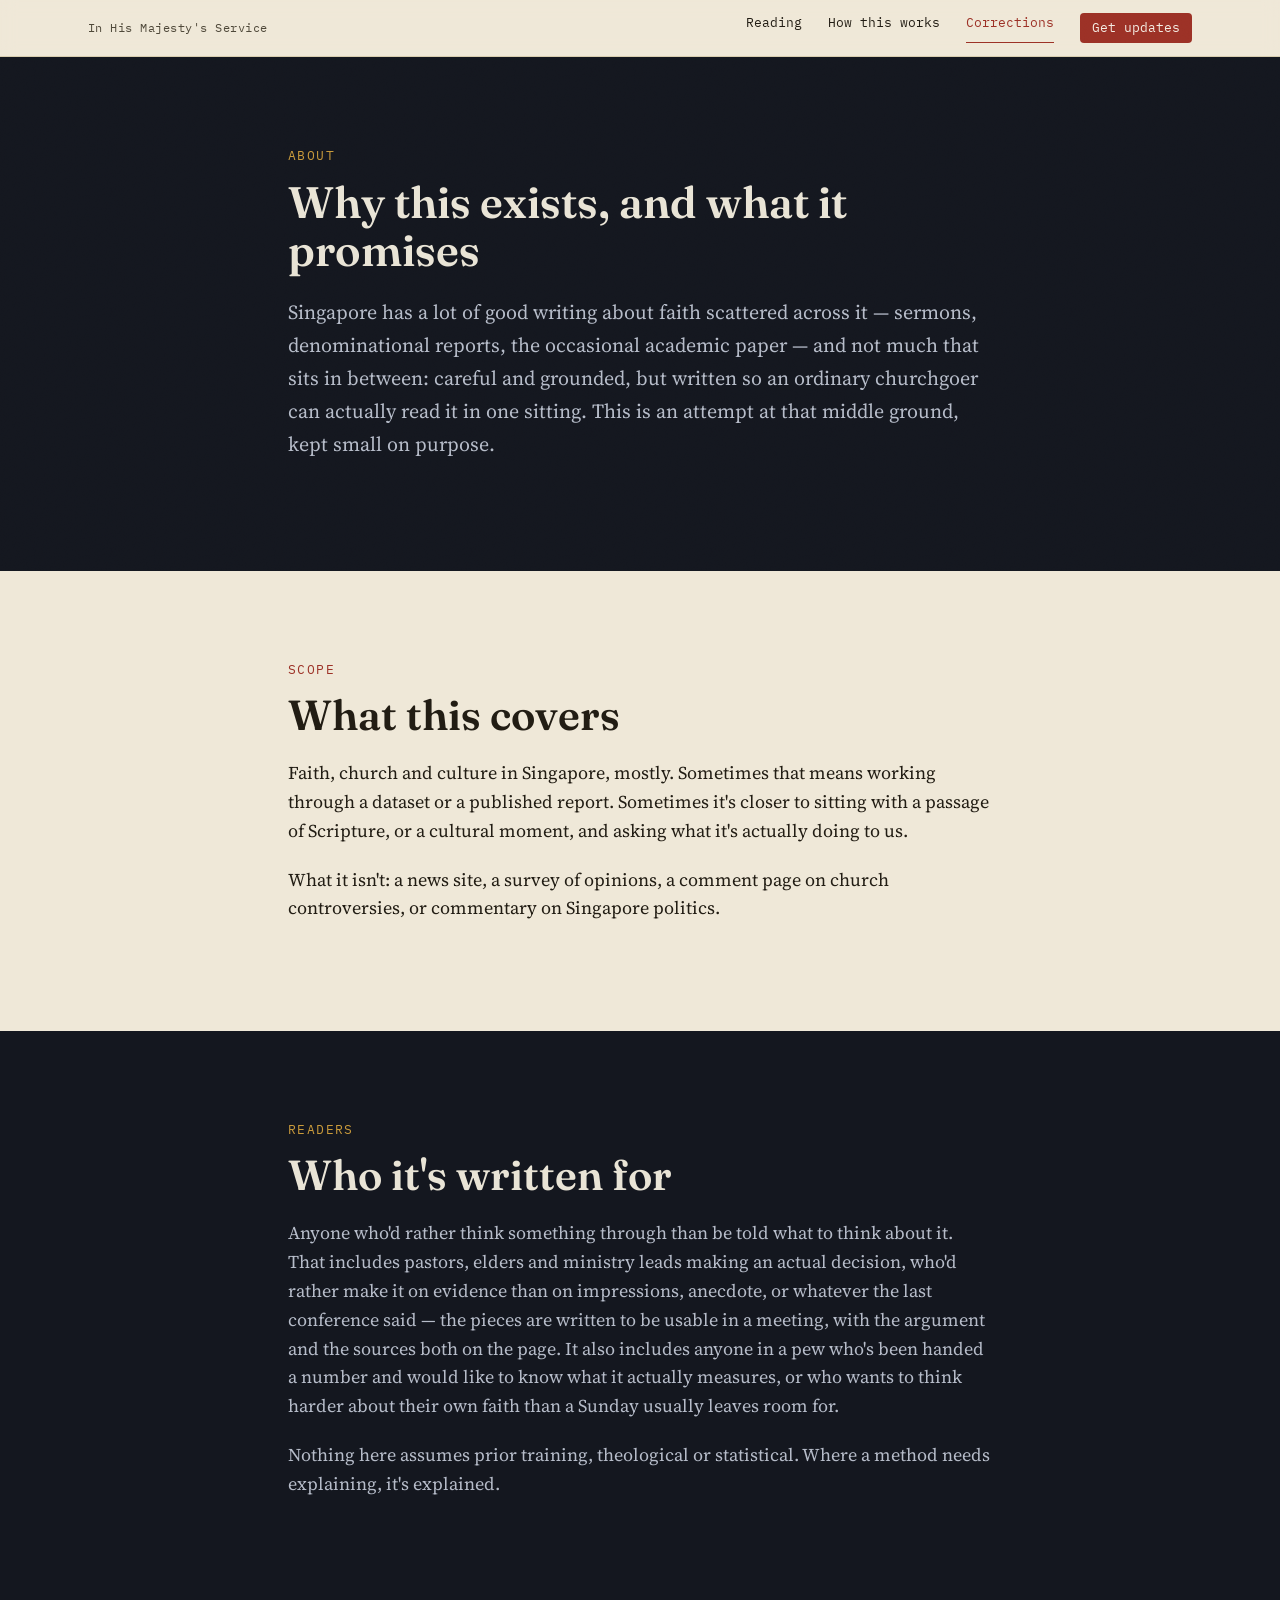
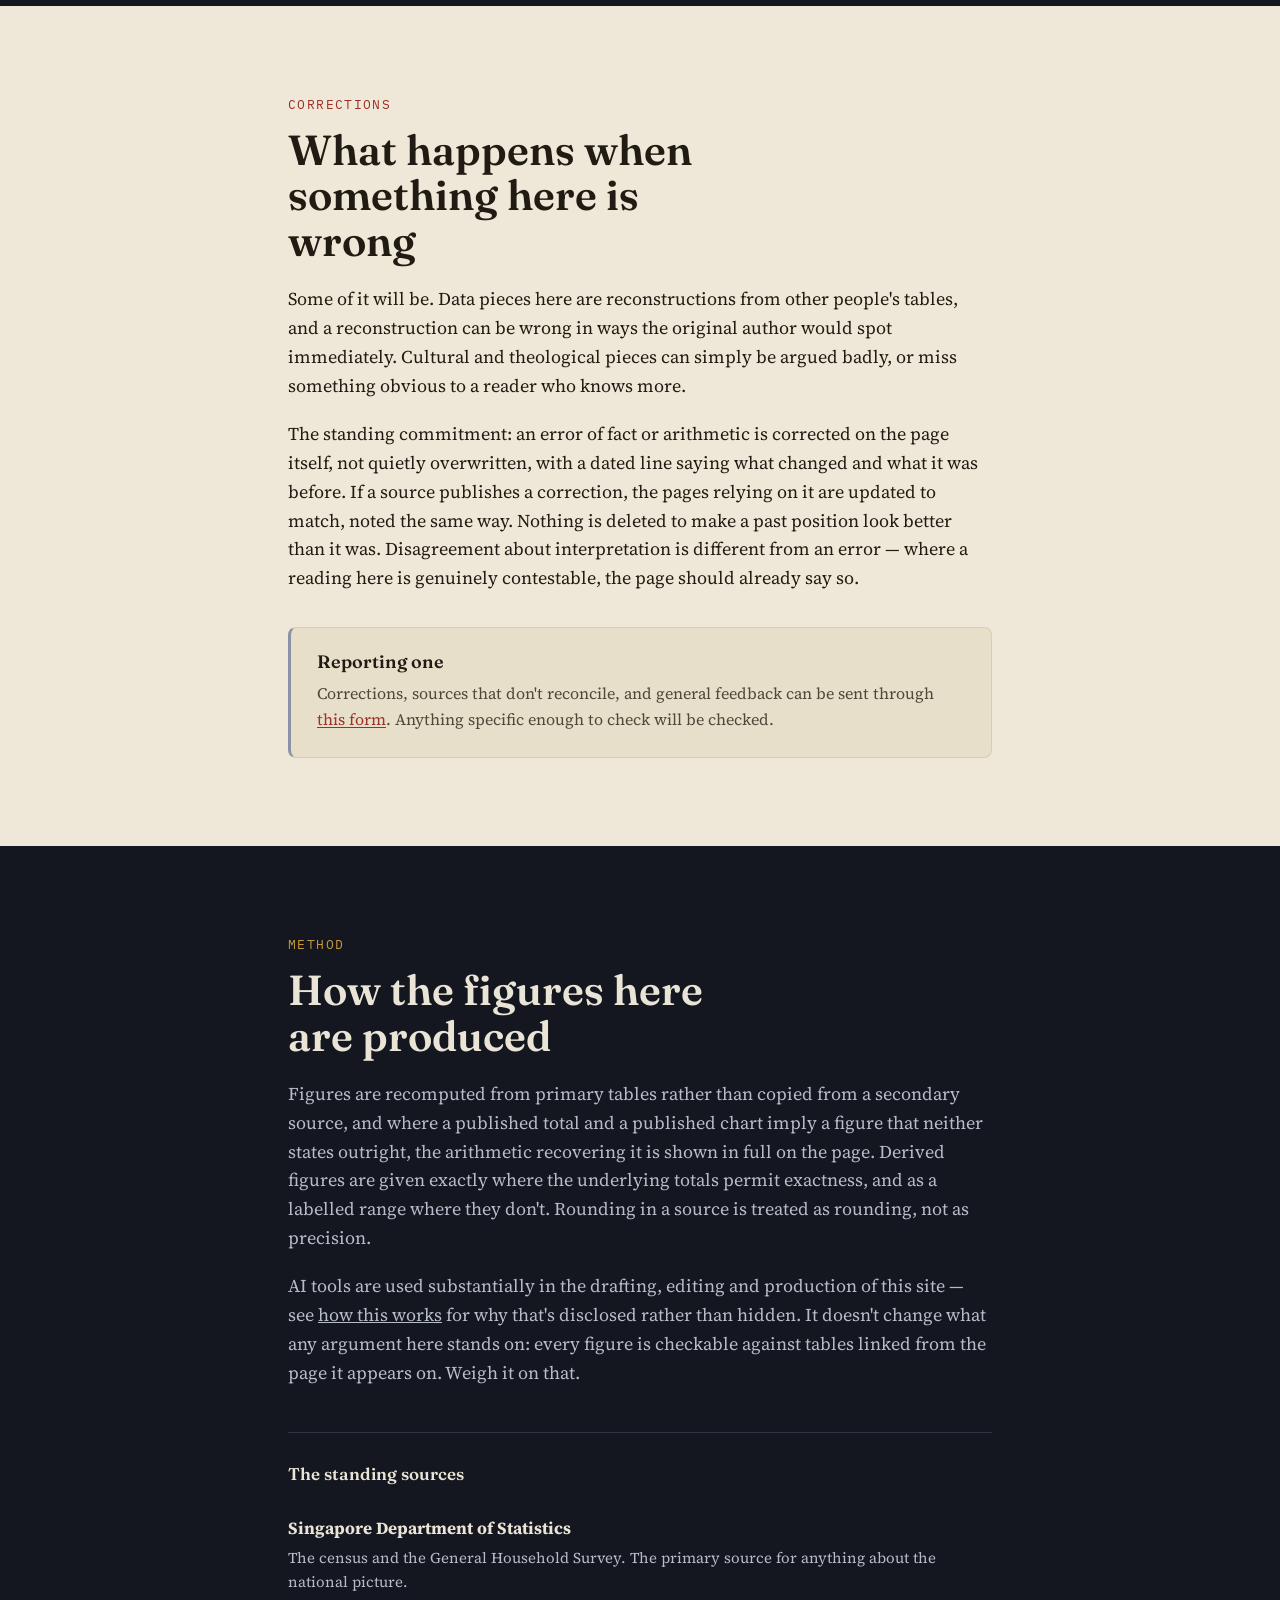
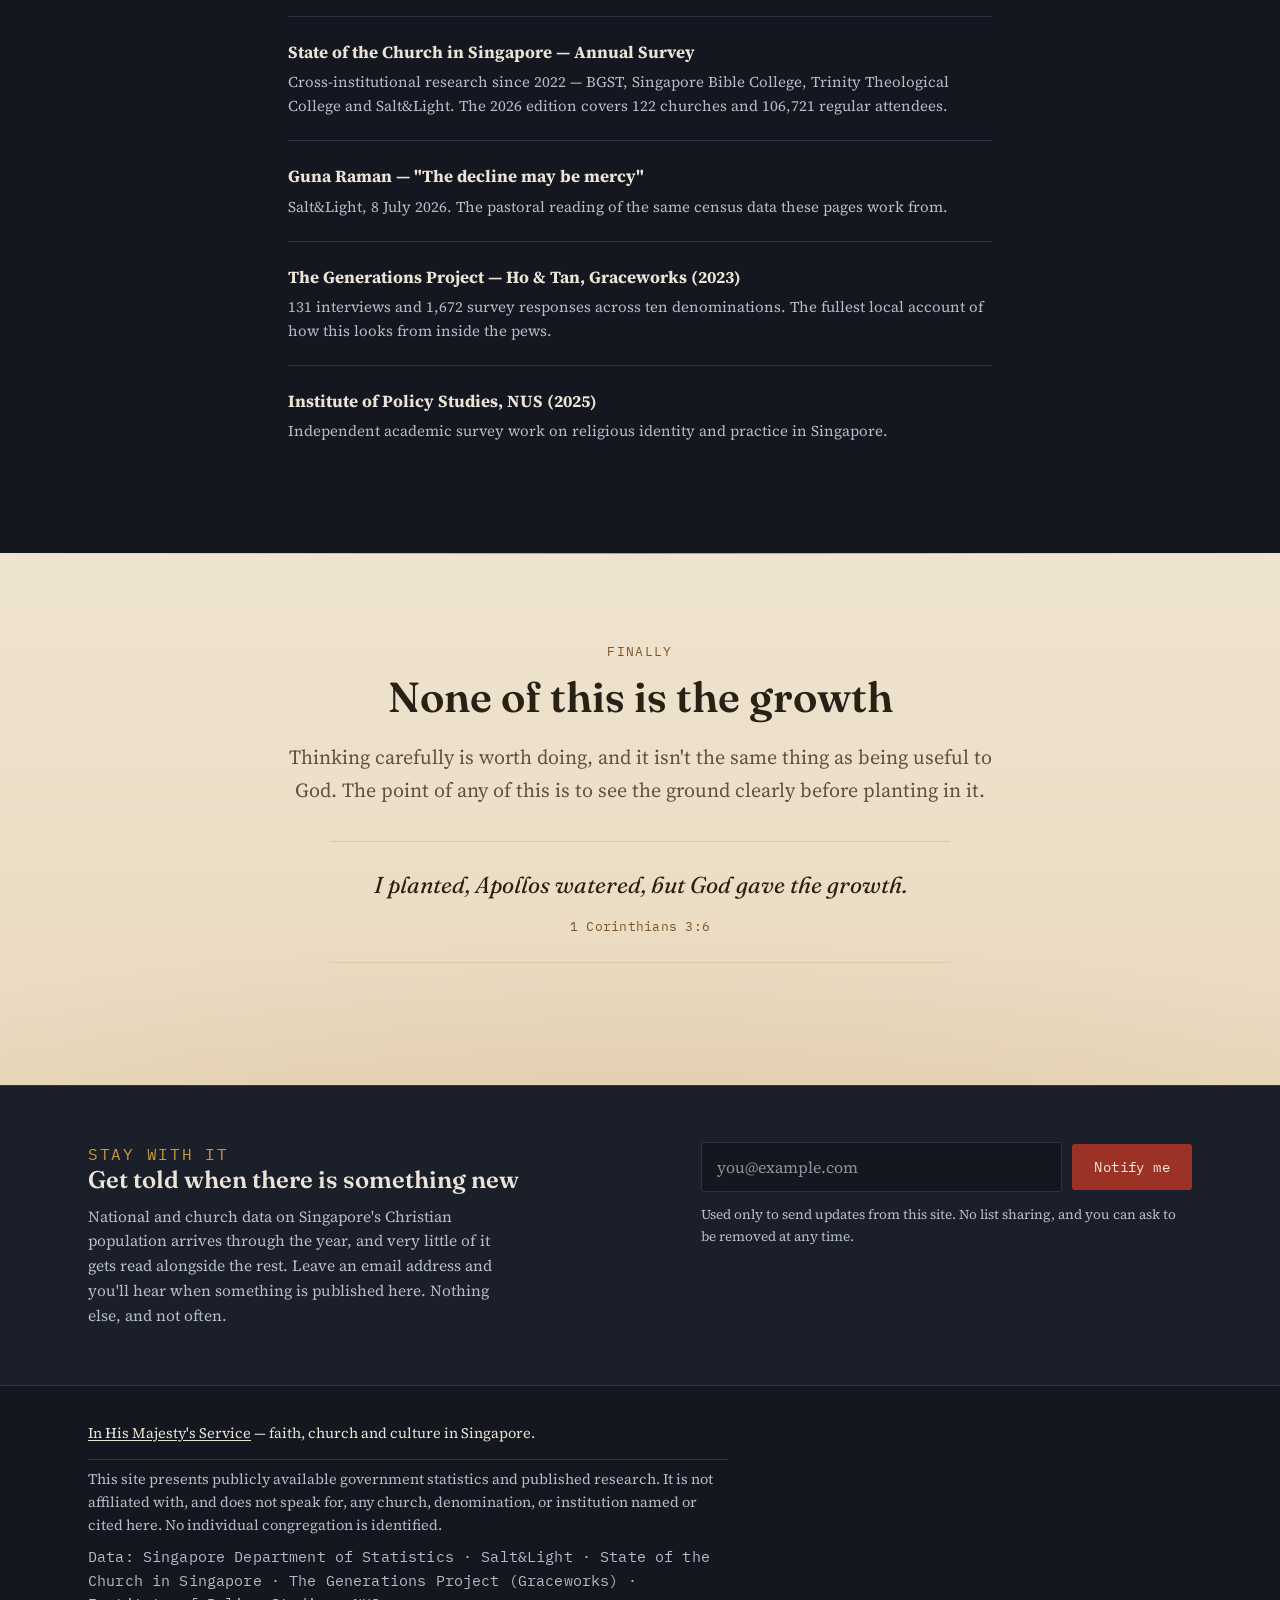
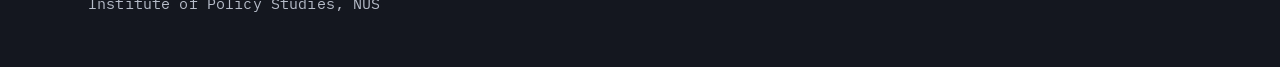
==== commit 626c668d: "Add files via upload" ====
--- a/about.html
+++ b/about.html
@@ -13,7 +13,7 @@
 <meta charset="UTF-8">
 <meta name="viewport" content="width=device-width, initial-scale=1.0">
 <title>About — In His Majesty's Service</title>
-<meta name="description" content="What this site is, who it's for, why nothing on it carries a name, and how corrections are handled.">
+<meta name="description" content="What this site is, who it's for, and how corrections are handled.">
 
 <meta property="og:title" content="About — In His Majesty's Service">
 <meta property="og:description" content="What this site is, who it's for, and how corrections are handled.">
@@ -46,7 +46,7 @@
     <div class="wrap narrow">
       <p class="eyebrow">About</p>
       <h1 class="about-h1">Why this exists, and what it promises</h1>
-      <p class="lede">Singapore has a lot of good writing about faith scattered across it — sermons, denominational reports, the occasional academic paper — and not much that sits in between: careful, evidence-grounded, and written so an ordinary churchgoer can actually read it in one sitting. This is an attempt at that middle ground, kept small on purpose.</p>
+      <p class="lede">Singapore has a lot of good writing about faith scattered across it — sermons, denominational reports, the occasional academic paper — and not much that sits in between: careful and grounded, but written so an ordinary churchgoer can actually read it in one sitting. This is an attempt at that middle ground, kept small on purpose.</p>
     </div>
   </section>
 
@@ -54,24 +54,9 @@
     <div class="wrap narrow">
       <p class="eyebrow">Scope</p>
       <h2>What this covers</h2>
-      <p>Anything about faith, church and culture in Singapore that can be anchored to something a reader could go and check for themselves. In practice, three kinds of piece.</p>
+      <p>Faith, church and culture in Singapore, mostly. Sometimes that means working through a dataset or a published report. Sometimes it's closer to sitting with a passage of Scripture, or a cultural moment, and asking what it's actually doing to us.</p>
 
-      <ul class="method-steps">
-        <li>
-          <span class="ms-title">Data work</span>
-          <span class="ms-body">Reading a published dataset properly — the census, the household survey, denominational and cross-institutional studies — and following what it actually supports, rather than what the accompanying press line said it supports.</span>
-        </li>
-        <li>
-          <span class="ms-title">Reading a report against another report</span>
-          <span class="ms-body">Most Singapore church figures are published in isolation, so instruments measuring different populations end up looking like they contradict each other. Placing two side by side and being precise about what each can and can't see usually resolves it, and usually sharpens the question rather than softening it.</span>
-        </li>
-        <li>
-          <span class="ms-title">The culture underneath the numbers, and Scripture held against it</span>
-          <span class="ms-body">Why a set of figures looks the way it does is rarely a question about the figures. Singapore's assumptions about achievement, security, standing and what a life is for run through church life as thoroughly as they run through everything else here. Naming that carefully, and testing it against Scripture rather than against mood, is the other half of the work.</span>
-        </li>
-      </ul>
-
-      <p>What it isn't: a news site, a survey of opinions, a comment page on church controversies, or commentary on Singapore politics. If a claim can't be grounded in something real, it doesn't get made here.</p>
+      <p>What it isn't: a news site, a survey of opinions, a comment page on church controversies, or commentary on Singapore politics.</p>
     </div>
   </section>
 
@@ -98,16 +83,6 @@
   </section>
 
   <section class="section section-ink reveal">
-    <div class="wrap narrow">
-      <p class="eyebrow">Authorship</p>
-      <h2>Why nothing here carries a name</h2>
-      <p>A few people already know who is behind this. That was never something hidden from anyone who asked directly, and at least one of those conversations happened without our say in it — someone forwarded a link with a name attached. None of that troubles us especially. But it isn't printed on this site, and there's no plan to change that.</p>
-      <p>The reason isn't secrecy for its own sake. An argument built on public data and Scripture should stand on what it says, not on who said it — if it needs anyone's standing to be convincing, it wasn't a strong enough argument to publish. There's also a narrower, more local reason: Singapore's church world is small enough that a name changes how a piece is heard before it's read — which congregation, which camp, what they must therefore be trying to say. None of that helps the argument land.</p>
-      <p>The trade is real and worth stating rather than dressing up: writing without a name buys a fairer hearing and gives up the accountability a name would carry. Nobody here can be pressed for a response or reached for comment in the ordinary way. The five rules on the home page, the published derivations, the stated limits, and the corrections policy above are the attempt to pay that cost back. Whether it's enough is a fair thing to weigh for yourself.</p>
-    </div>
-  </section>
-
-  <section class="section section-paper reveal">
     <div class="wrap narrow">
       <p class="eyebrow">Method</p>
       <h2>How the figures here are produced</h2>
--- a/style.css
+++ b/style.css
@@ -424,6 +424,7 @@
 
 /* ============ SOURCES ============ */
 .sources-block { margin-top: 44px; padding-top: 32px; border-top: 1px solid var(--paper-line); }
+.section-ink .sources-block { border-top-color: var(--ink-line); }
 .sources-block h3 { font-size: 17px; margin-bottom: 18px; }
 
 /* Youth-row highlight in the all-age table */
@@ -943,12 +944,12 @@
 
 .header-mark { white-space: nowrap; }
 
-/* "In His Majesty's Service" is markedly longer than any previous site name
-   this masthead has carried — at ≤400px it runs to within 0px of the "Get
-   updates" button with no size adjustment. Scale it down at narrow widths
-   rather than let it touch. */
+/* "In His Majesty's Service" runs to within 0px of the "Get updates" button
+   at ≤340px if left on one line. A previous fix shrank the font, which read
+   as a title that looked accidentally small. Wrapping to two lines at full
+   size reads as intentional instead. */
 @media (max-width: 400px) {
-  a.header-mark { font-size: 9.5px; letter-spacing: 0.02em; }
+  a.header-mark { white-space: normal; max-width: 150px; line-height: 1.35; }
 }
 
 @media (max-width: 720px) {
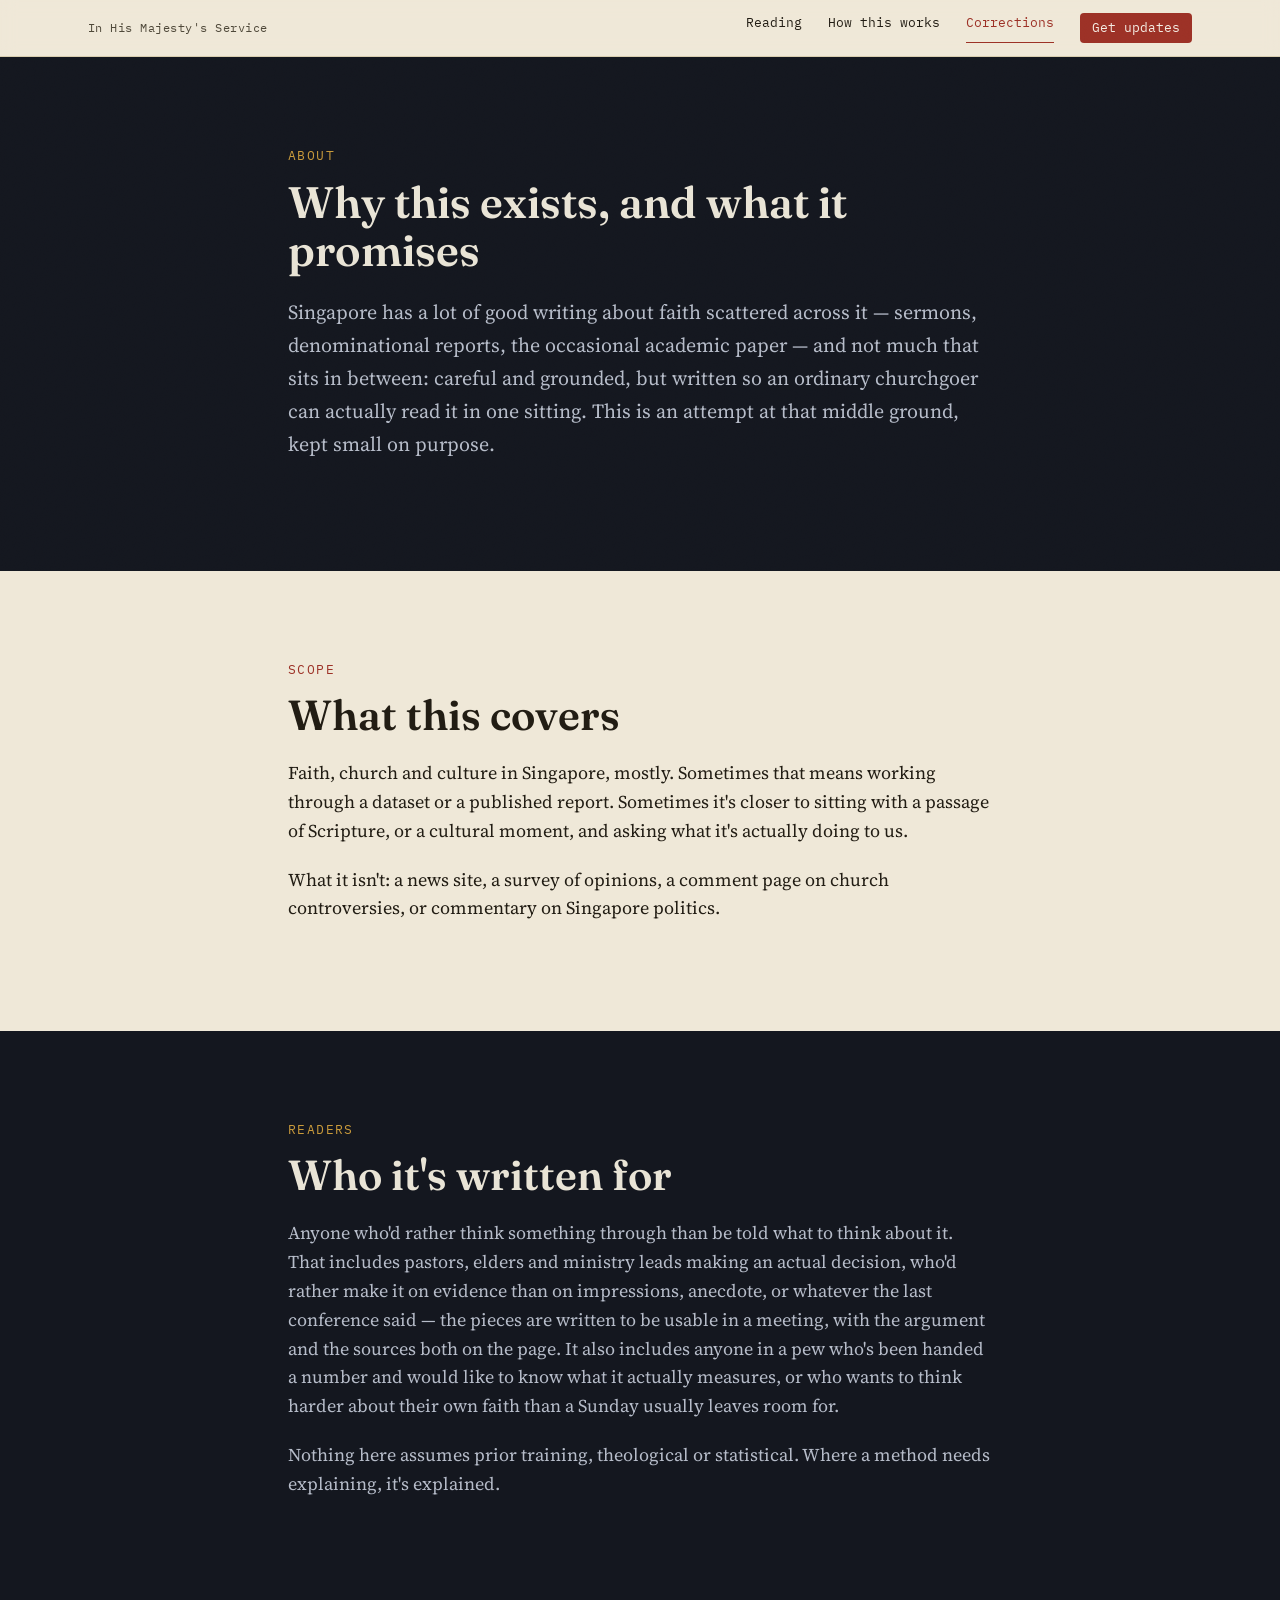
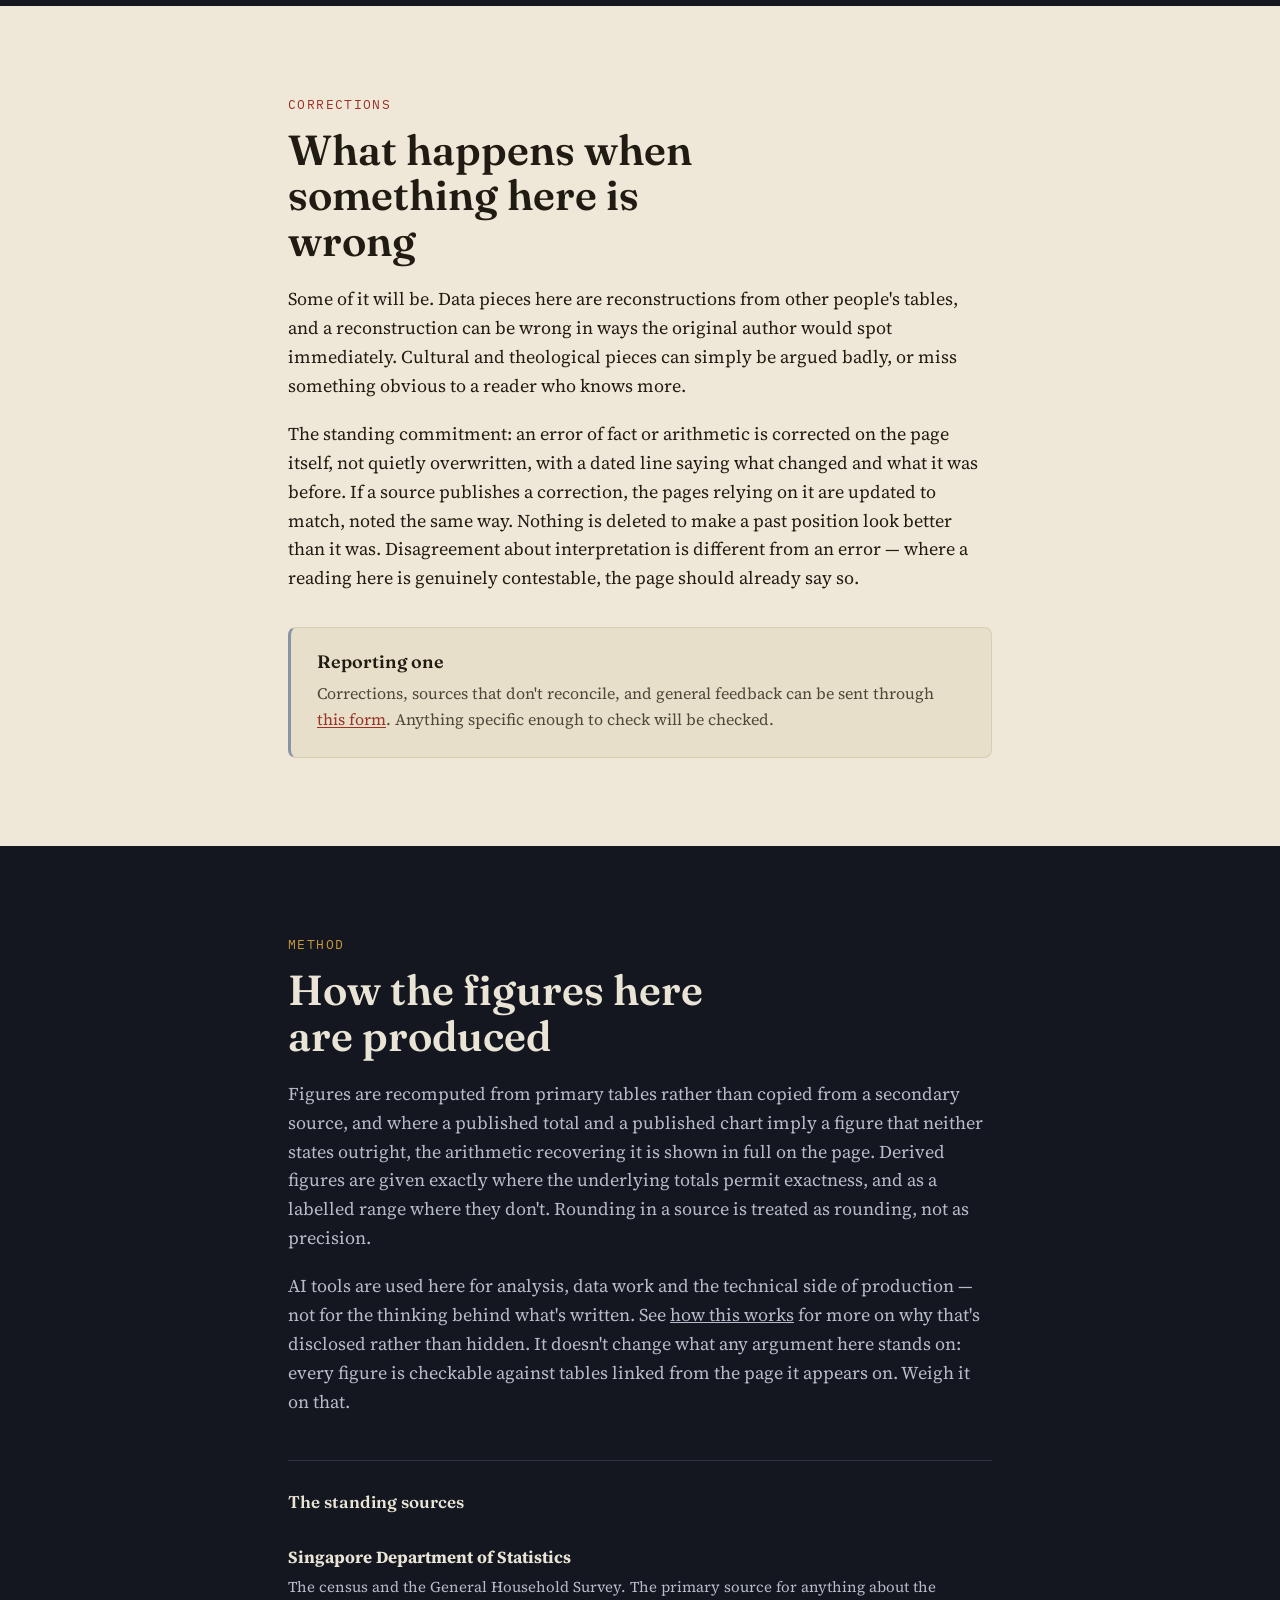
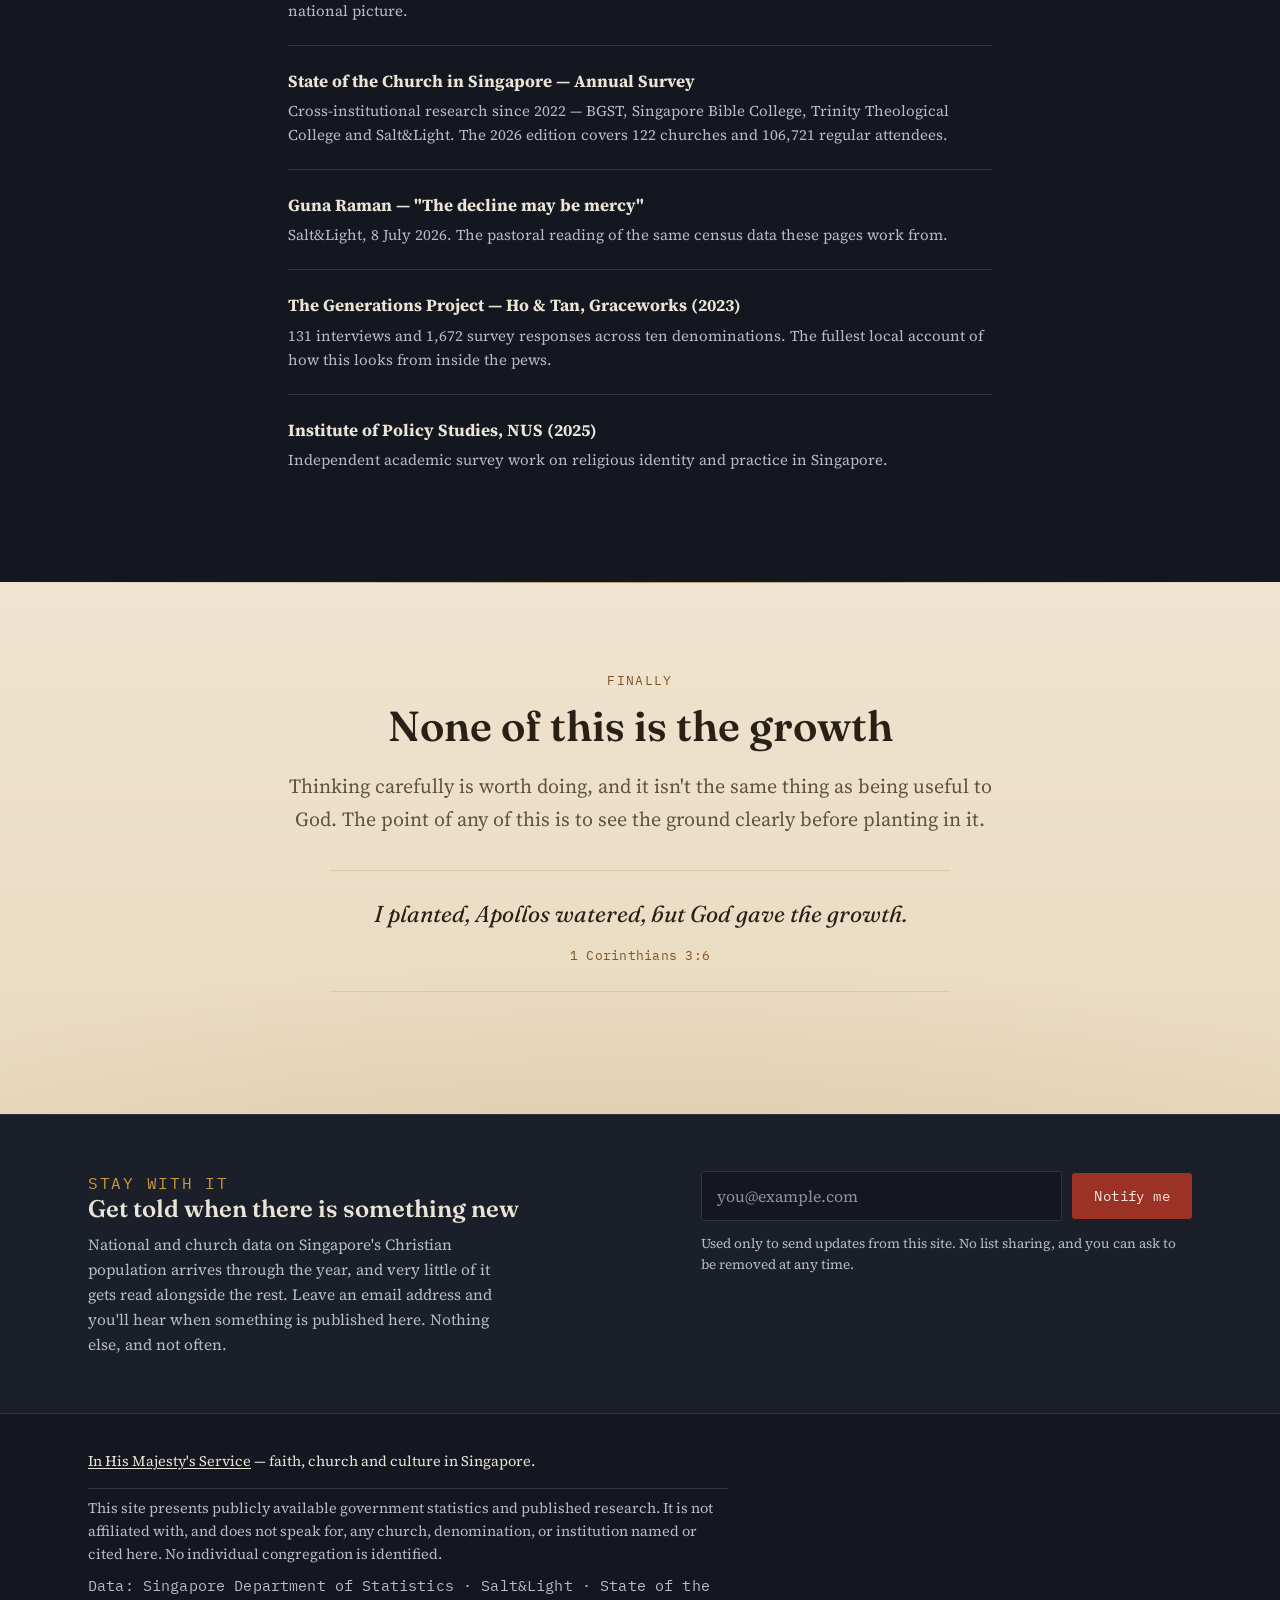
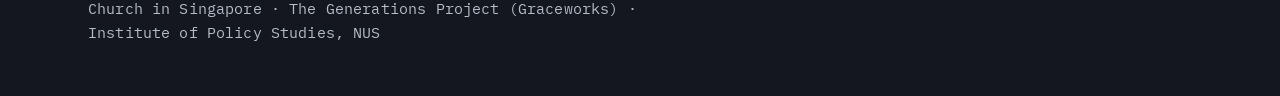
==== commit 4e659231: "Add files via upload" ====
--- a/about.html
+++ b/about.html
@@ -87,7 +87,7 @@
       <p class="eyebrow">Method</p>
       <h2>How the figures here are produced</h2>
       <p>Figures are recomputed from primary tables rather than copied from a secondary source, and where a published total and a published chart imply a figure that neither states outright, the arithmetic recovering it is shown in full on the page. Derived figures are given exactly where the underlying totals permit exactness, and as a labelled range where they don't. Rounding in a source is treated as rounding, not as precision.</p>
-      <p>AI tools are used substantially in the drafting, editing and production of this site — see <a href="index.html#method">how this works</a> for why that's disclosed rather than hidden. It doesn't change what any argument here stands on: every figure is checkable against tables linked from the page it appears on. Weigh it on that.</p>
+      <p>AI tools are used here for analysis, data work and the technical side of production — not for the thinking behind what's written. See <a href="index.html#method">how this works</a> for more on why that's disclosed rather than hidden. It doesn't change what any argument here stands on: every figure is checkable against tables linked from the page it appears on. Weigh it on that.</p>
 
       <div class="sources-block">
         <h3>The standing sources</h3>
--- a/style.css
+++ b/style.css
@@ -899,7 +899,7 @@
   line-height: 1.6;
 }
 .home-list li::before {
-  content: "?";
+  content: "→";
   position: absolute; left: 0; top: 0;
   font-family: var(--font-mono); font-size: 14px;
   color: var(--signal);
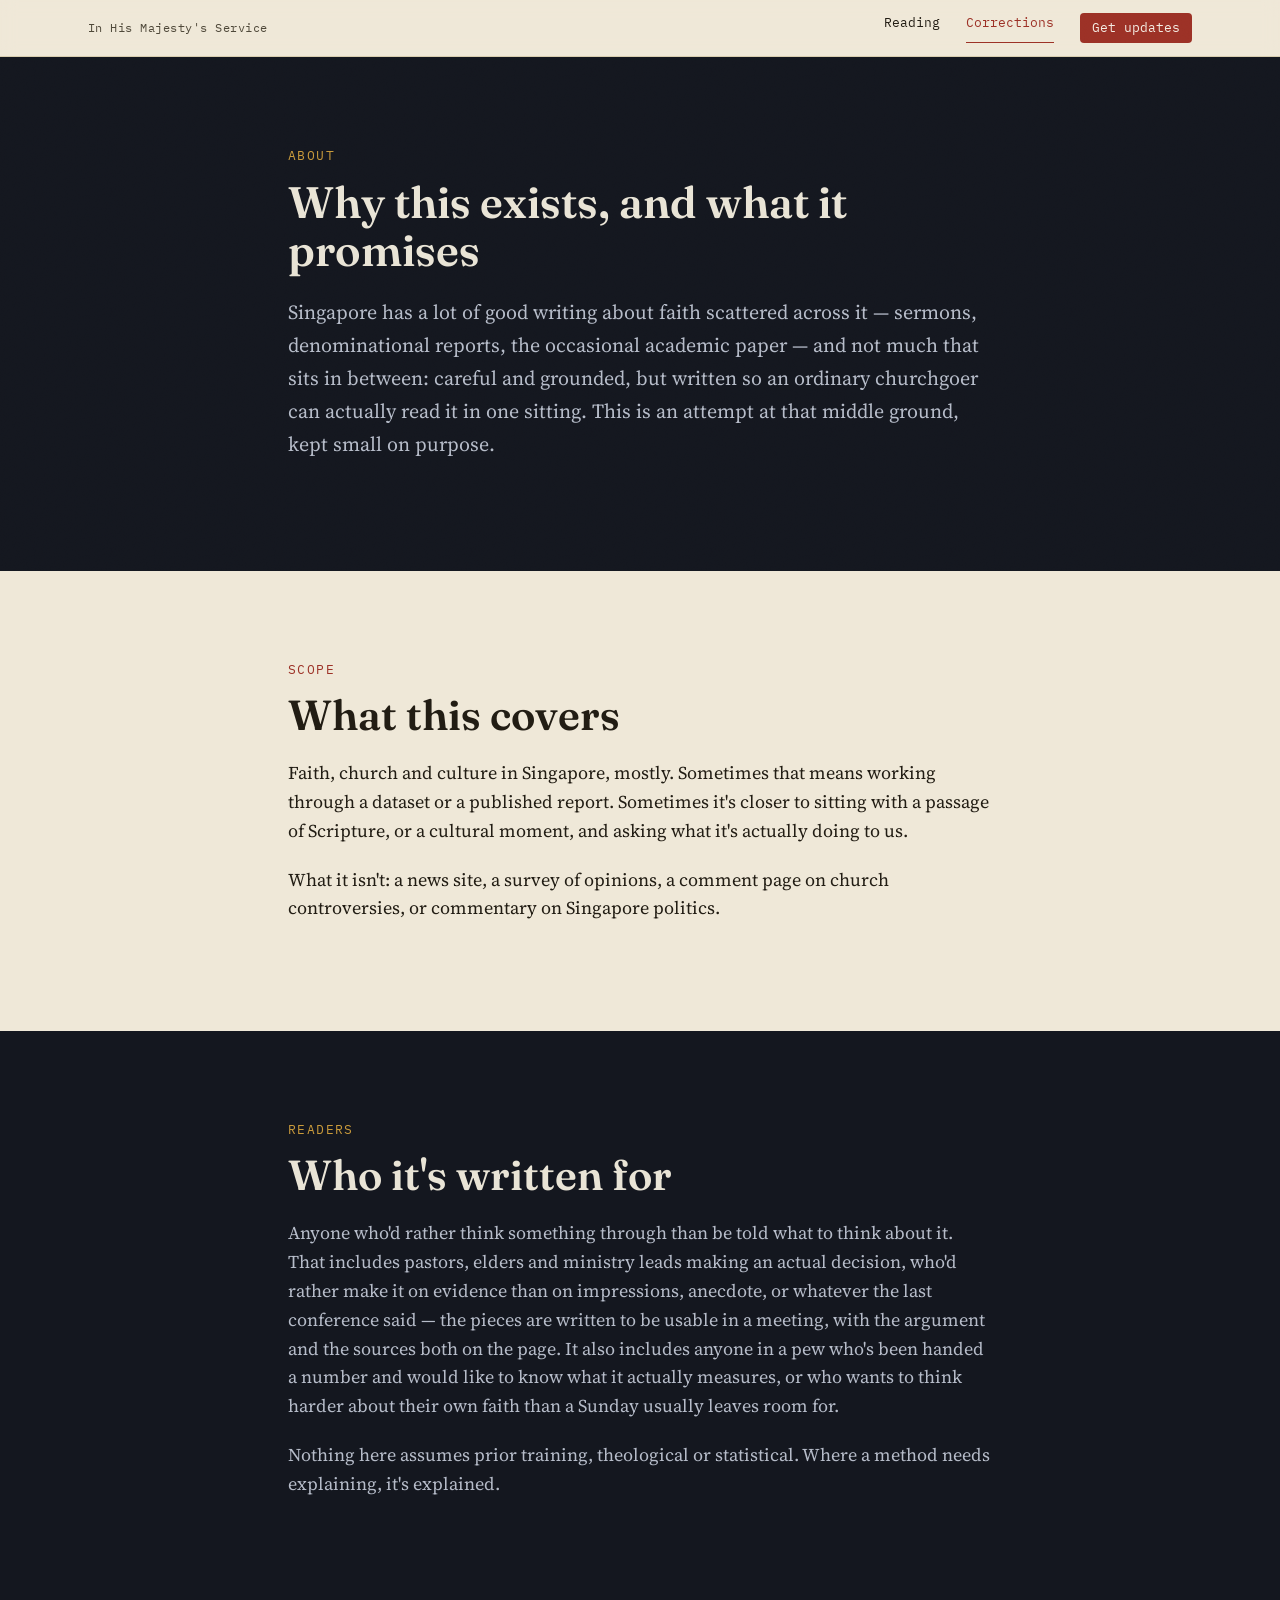
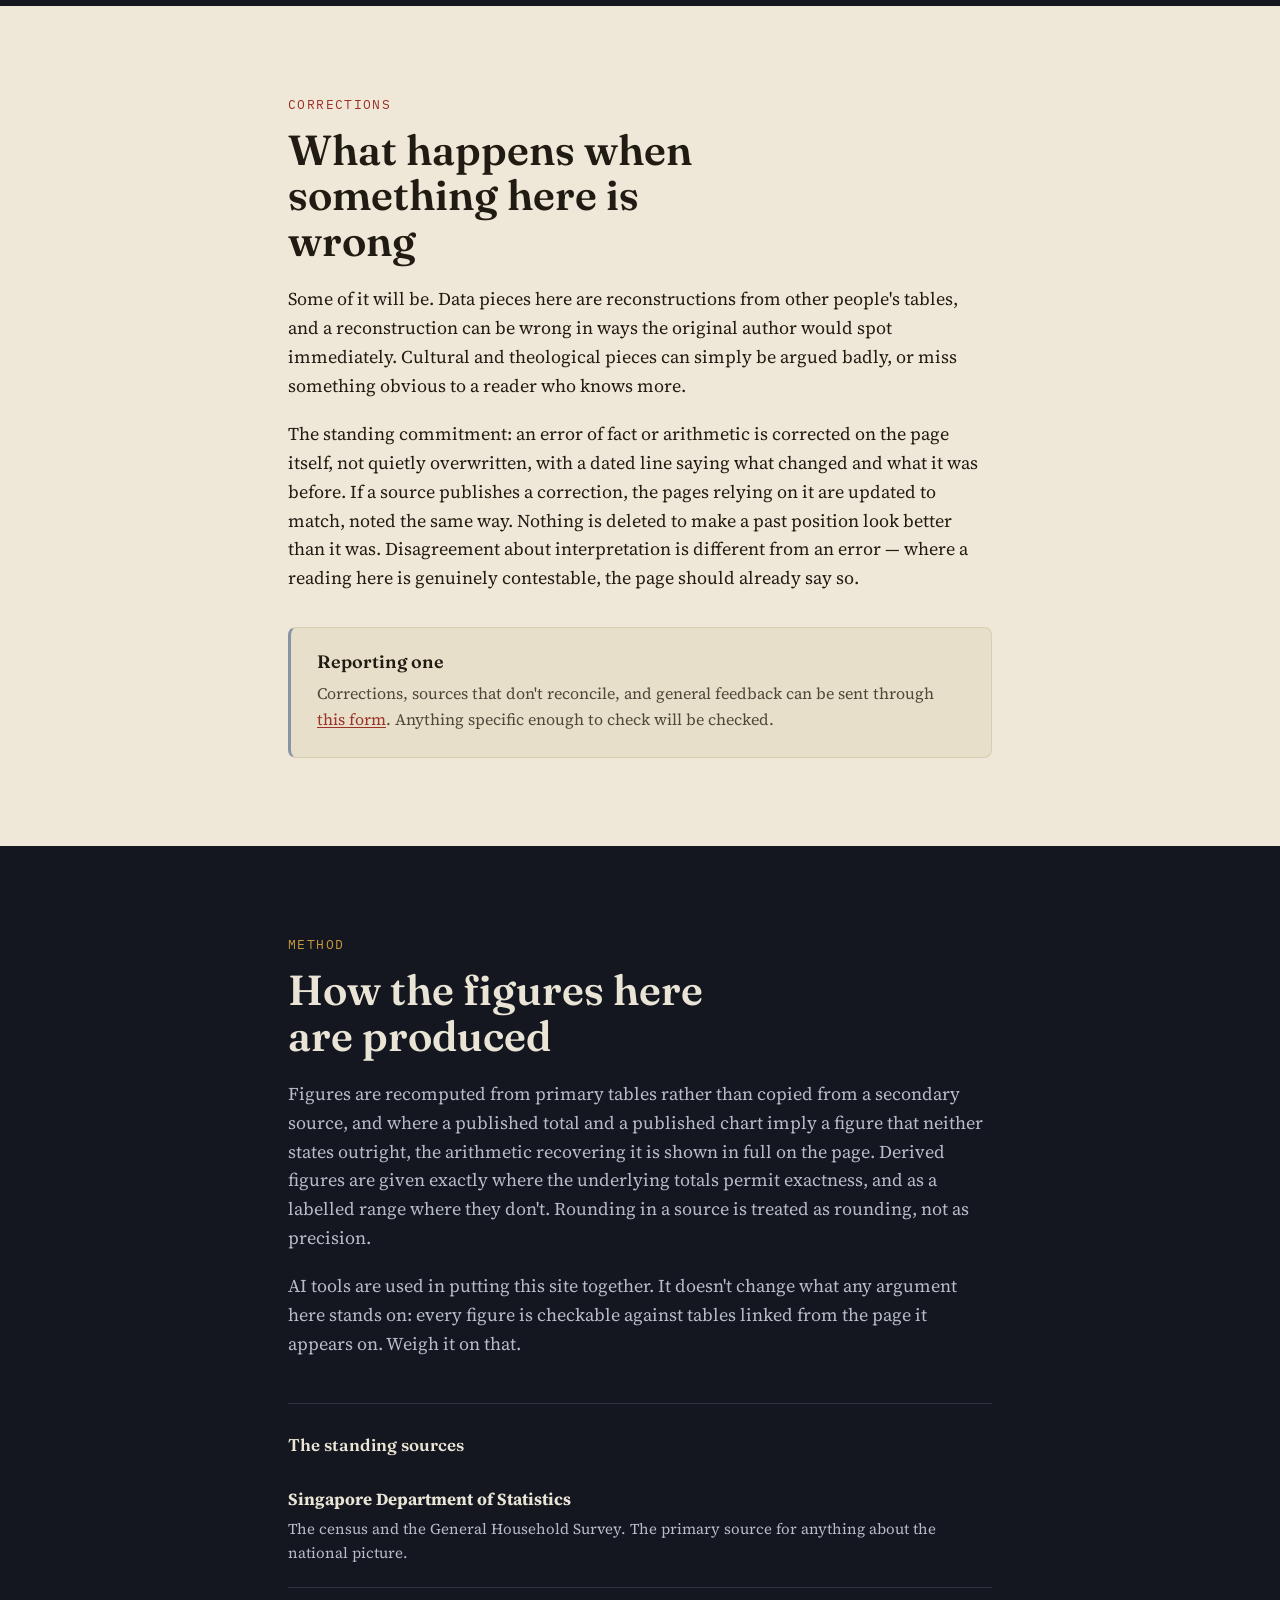
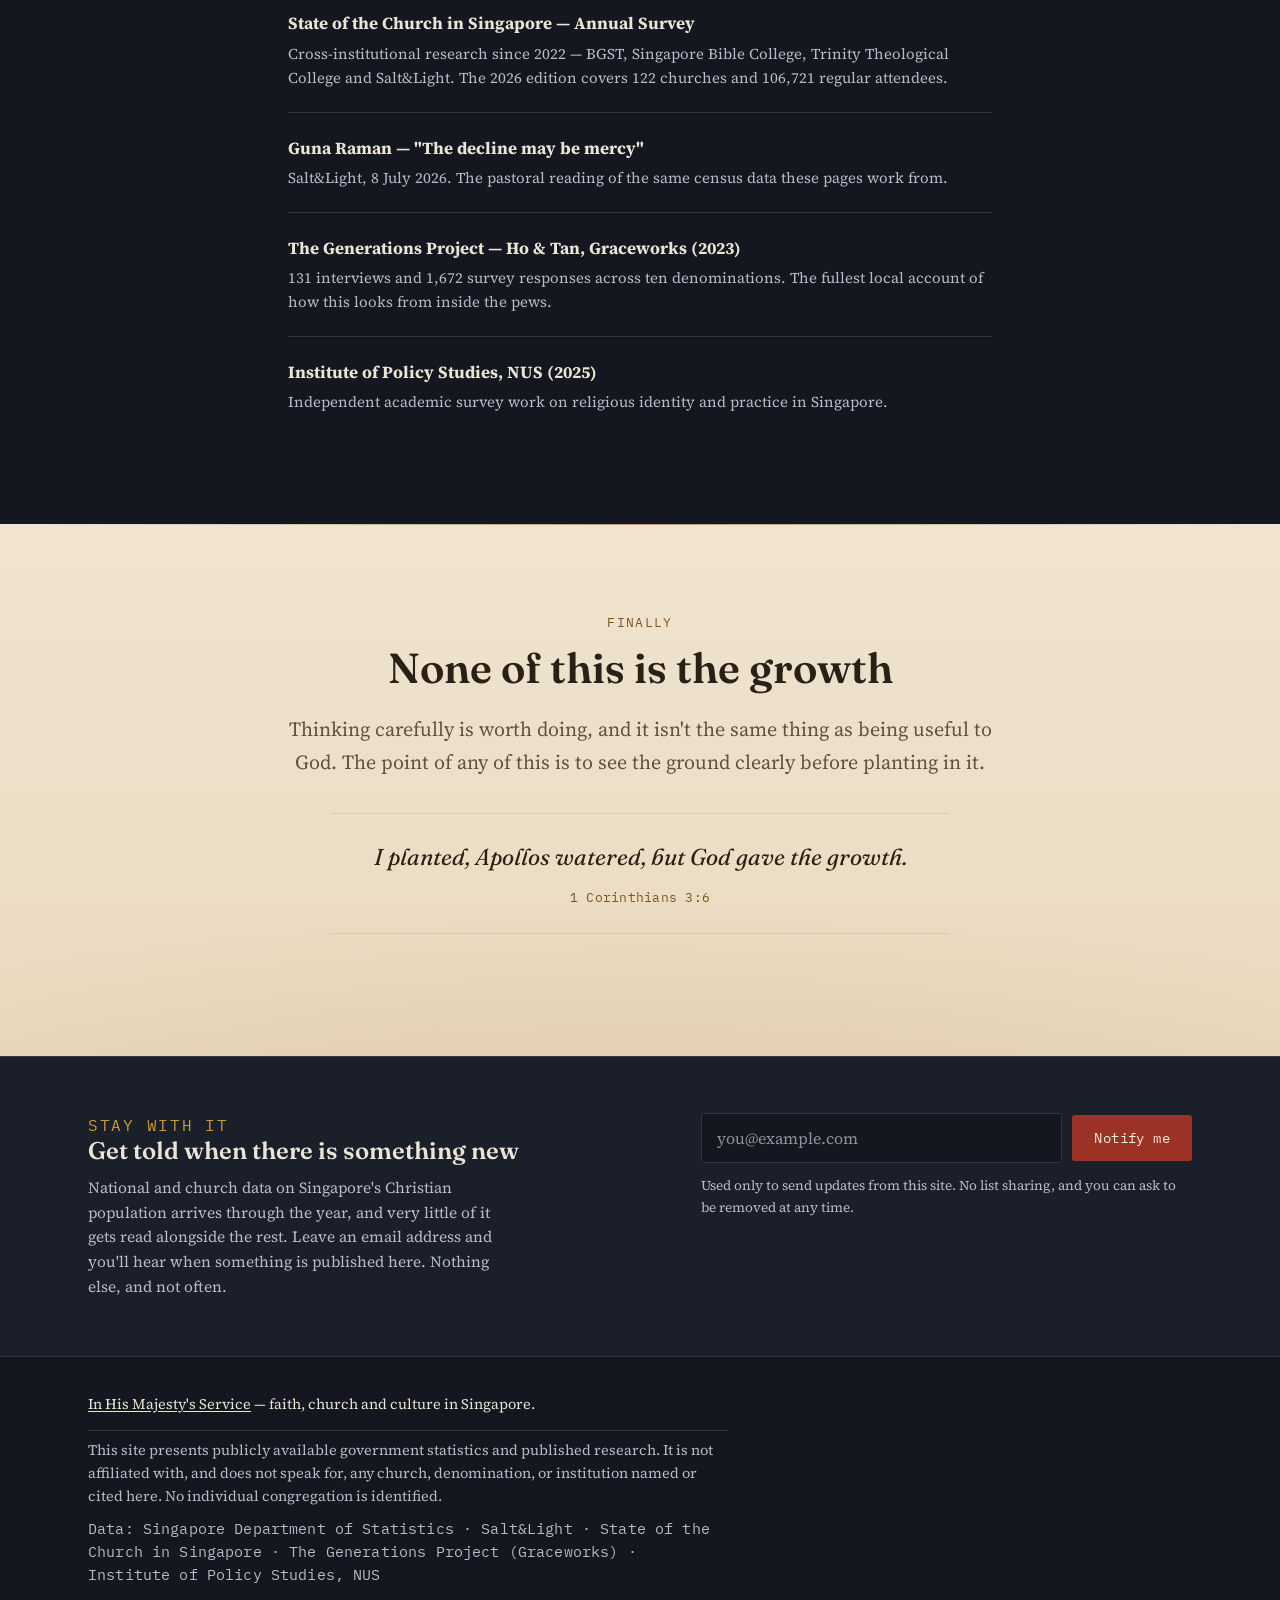
==== commit 7c0070f7: "Add files via upload" ====
--- a/about.html
+++ b/about.html
@@ -33,7 +33,6 @@
     <a href="index.html" class="header-mark">In His Majesty's Service</a>
     <nav class="header-nav" aria-label="Section navigation">
       <a href="index.html#reading">Reading</a>
-      <a href="index.html#method">How this works</a>
       <a href="#corrections">Corrections</a>
       <a href="index.html#subscribe" class="nav-cta">Get updates</a>
     </nav>
@@ -87,7 +86,7 @@
       <p class="eyebrow">Method</p>
       <h2>How the figures here are produced</h2>
       <p>Figures are recomputed from primary tables rather than copied from a secondary source, and where a published total and a published chart imply a figure that neither states outright, the arithmetic recovering it is shown in full on the page. Derived figures are given exactly where the underlying totals permit exactness, and as a labelled range where they don't. Rounding in a source is treated as rounding, not as precision.</p>
-      <p>AI tools are used here for analysis, data work and the technical side of production — not for the thinking behind what's written. See <a href="index.html#method">how this works</a> for more on why that's disclosed rather than hidden. It doesn't change what any argument here stands on: every figure is checkable against tables linked from the page it appears on. Weigh it on that.</p>
+      <p>AI tools are used in putting this site together. It doesn't change what any argument here stands on: every figure is checkable against tables linked from the page it appears on. Weigh it on that.</p>
 
       <div class="sources-block">
         <h3>The standing sources</h3>
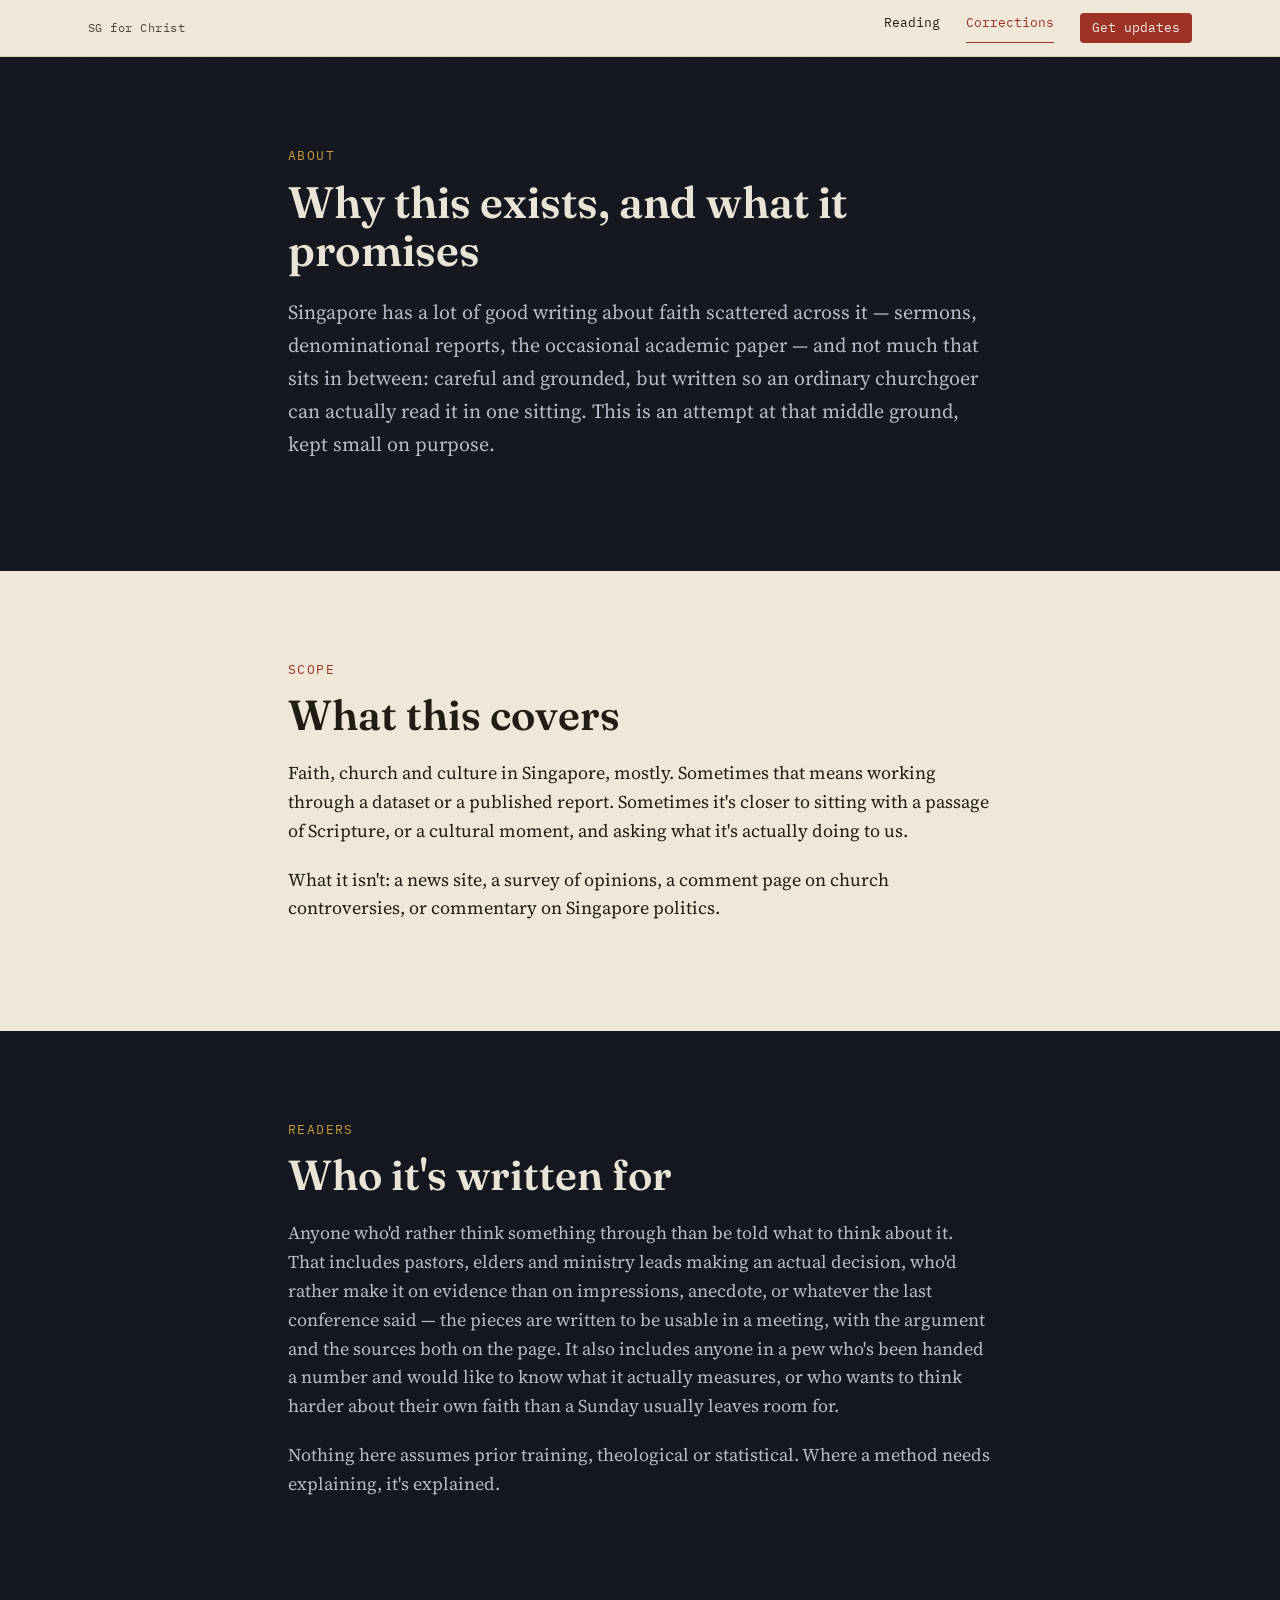
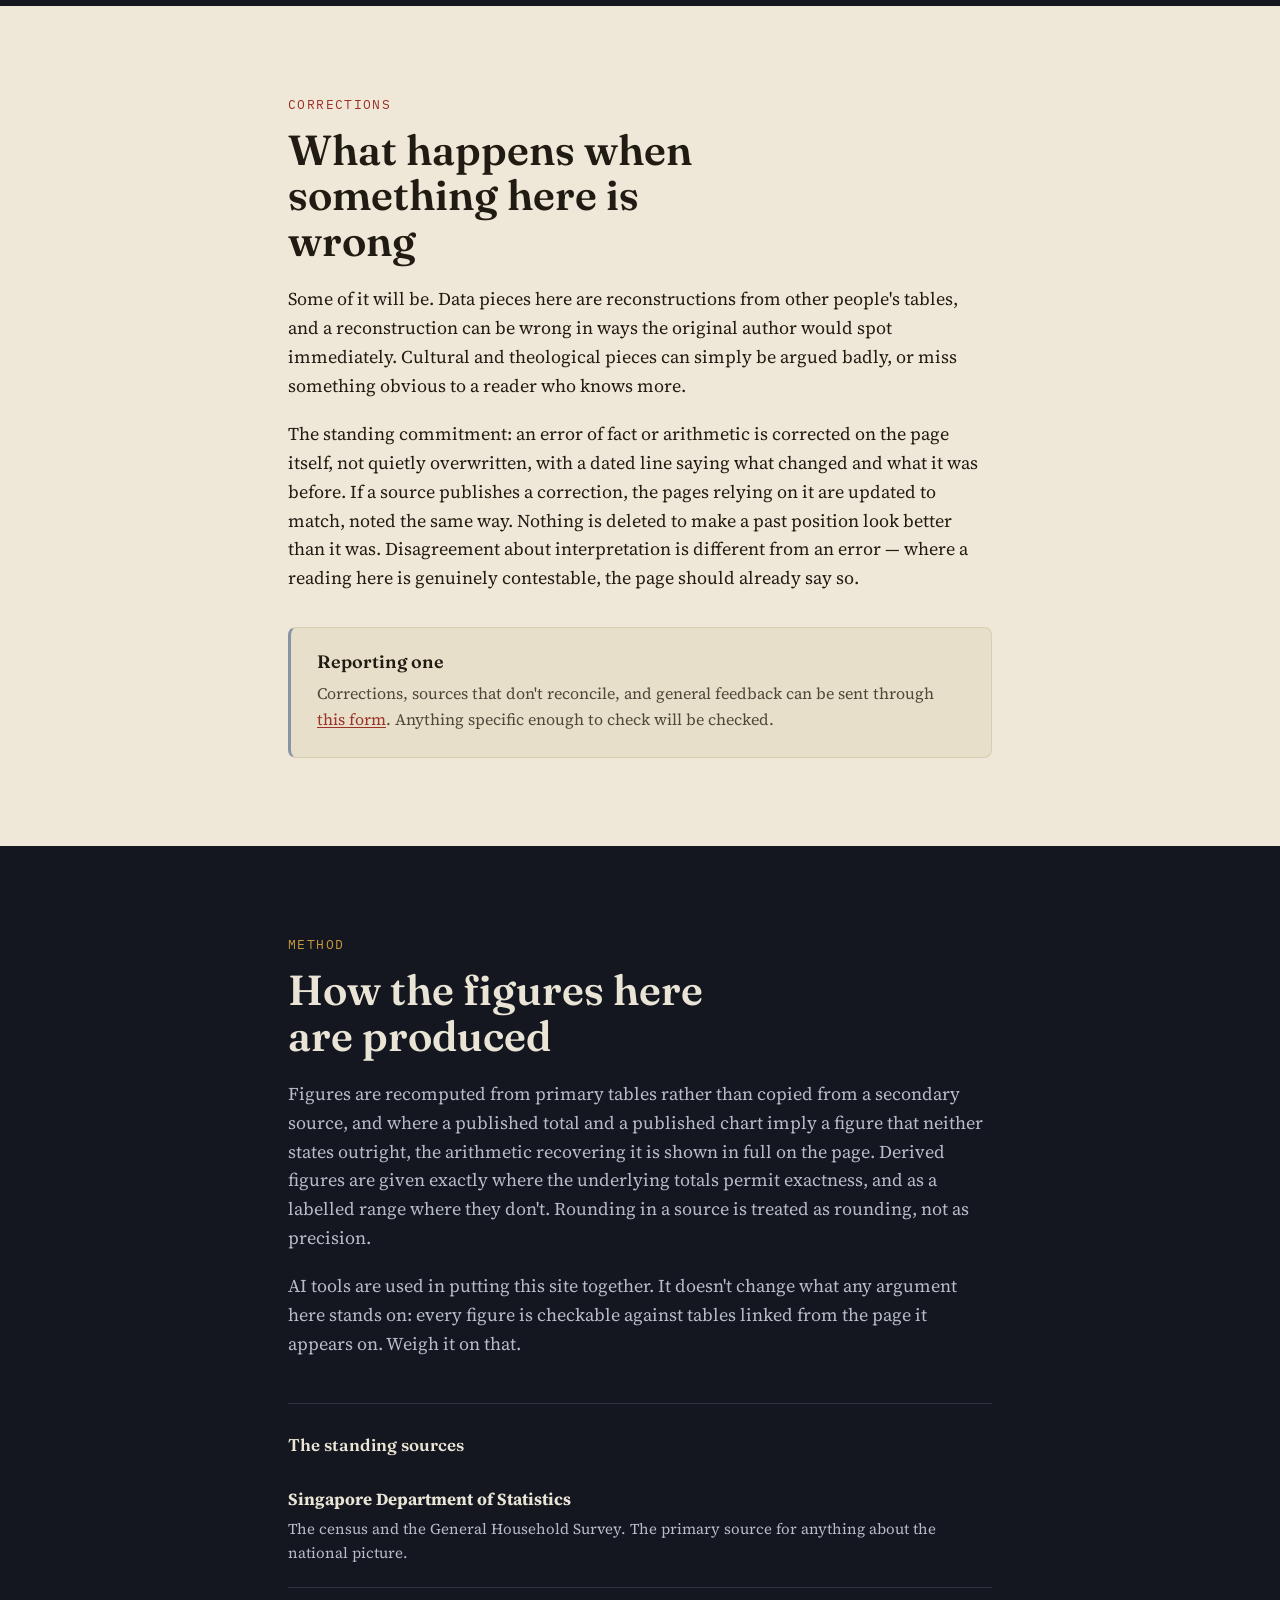
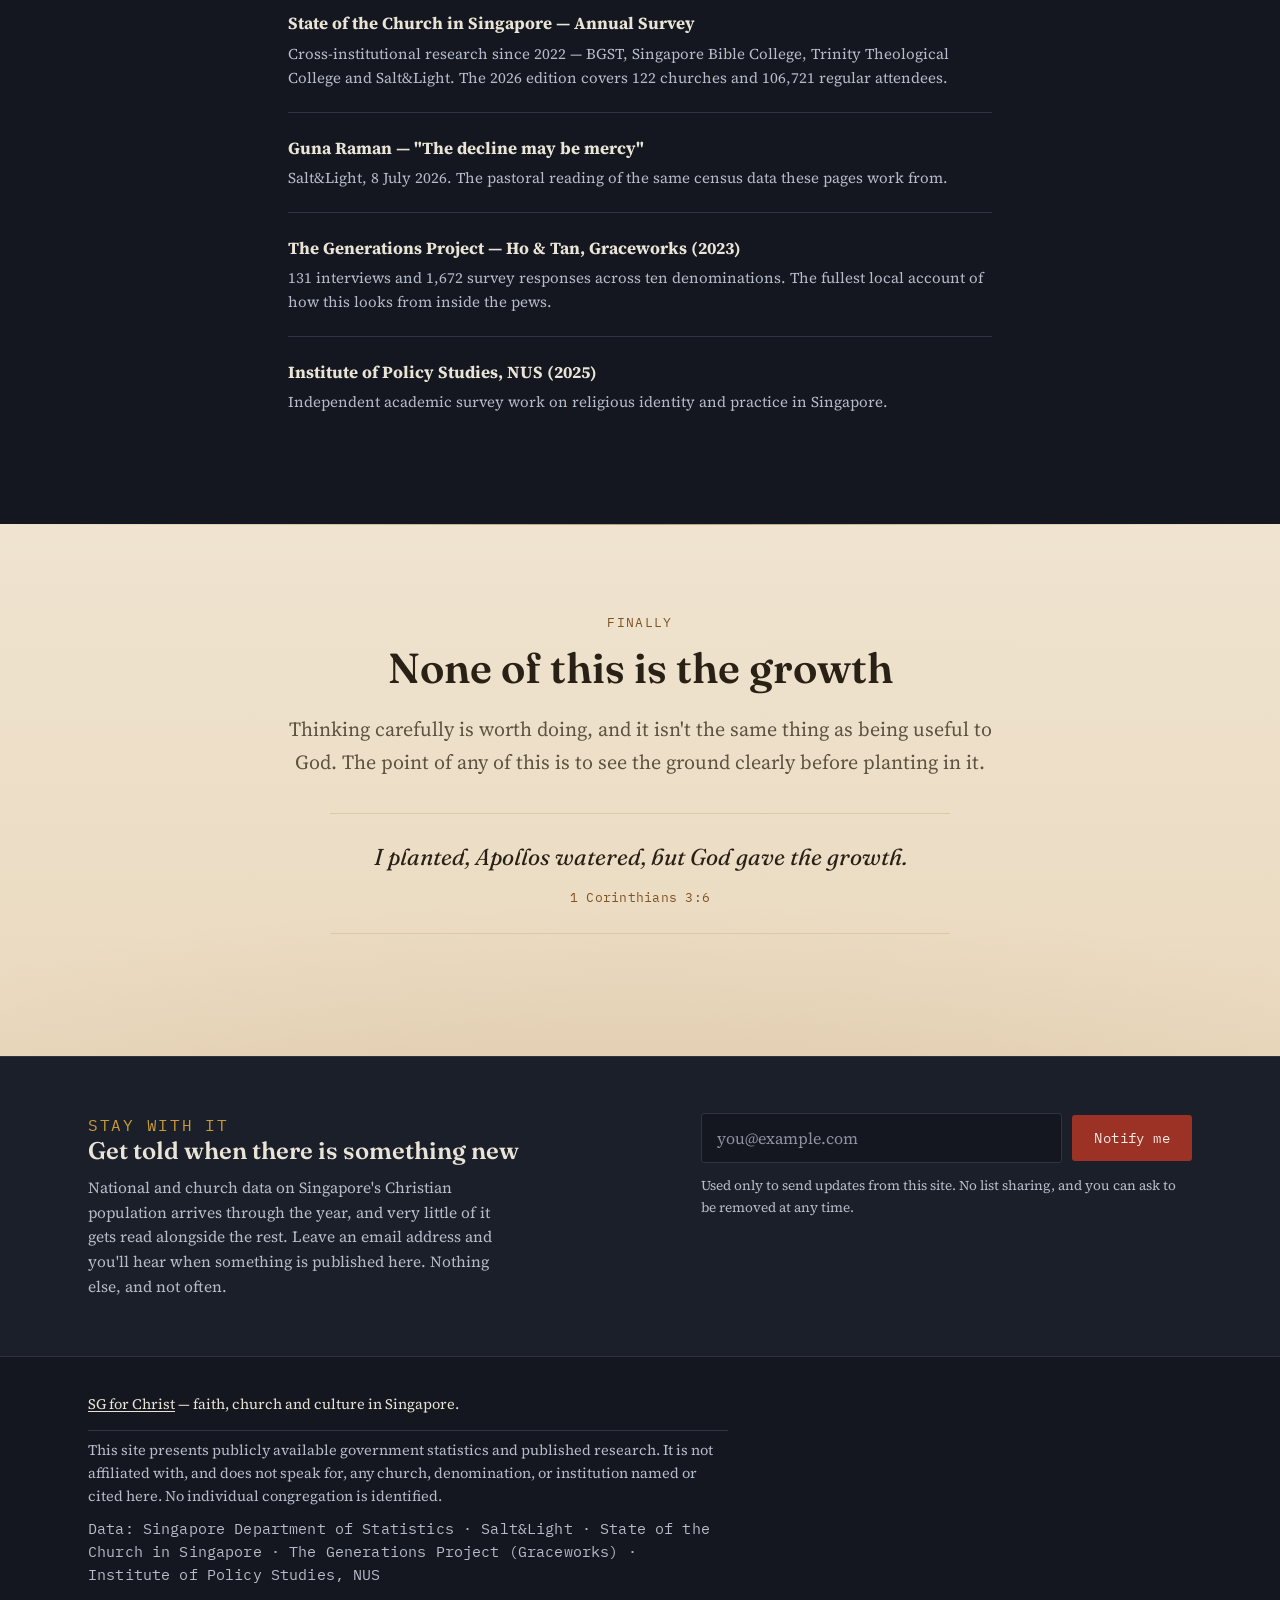
==== commit f20b47c7: "Add files via upload" ====
--- a/about.html
+++ b/about.html
@@ -12,10 +12,10 @@
 
 <meta charset="UTF-8">
 <meta name="viewport" content="width=device-width, initial-scale=1.0">
-<title>About — In His Majesty's Service</title>
+<title>About — SG for Christ</title>
 <meta name="description" content="What this site is, who it's for, and how corrections are handled.">
 
-<meta property="og:title" content="About — In His Majesty's Service">
+<meta property="og:title" content="About — SG for Christ">
 <meta property="og:description" content="What this site is, who it's for, and how corrections are handled.">
 <meta property="og:type" content="article">
 
@@ -30,7 +30,7 @@
 
 <header class="site-header">
   <div class="wrap header-inner">
-    <a href="index.html" class="header-mark">In His Majesty's Service</a>
+    <a href="index.html" class="header-mark">SG for Christ</a>
     <nav class="header-nav" aria-label="Section navigation">
       <a href="index.html#reading">Reading</a>
       <a href="#corrections">Corrections</a>
@@ -134,7 +134,7 @@
 
 <footer class="site-footer">
   <div class="wrap footer-inner">
-    <p class="footer-mark"><a href="index.html">In His Majesty's Service</a> — faith, church and culture in Singapore.</p>
+    <p class="footer-mark"><a href="index.html">SG for Christ</a> — faith, church and culture in Singapore.</p>
     <p>This site presents publicly available government statistics and published research. It is not affiliated with, and does not speak for, any church, denomination, or institution named or cited here. No individual congregation is identified.</p>
     <p class="footer-meta">Data: Singapore Department of Statistics · Salt&amp;Light · State of the Church in Singapore · The Generations Project (Graceworks) · Institute of Policy Studies, NUS</p>
   </div>
--- a/style.css
+++ b/style.css
@@ -831,7 +831,7 @@
 
 /* ============================================================================
    ROOT SITE — index.html and about.html, built August 2026 when the project
-   widened from the GHS26 single-issue site into "In His Majesty's Service", a standing home
+   widened from the GHS26 single-issue site into "SG for Christ", a standing home
    for writing on faith, church and culture in Singapore. That original site
    stays at sgforchrist.github.io/GHS26/ and is linked from here, not merged in.
    Every component below declares colours for BOTH .section-paper and
@@ -944,10 +944,12 @@
 
 .header-mark { white-space: nowrap; }
 
-/* "In His Majesty's Service" runs to within 0px of the "Get updates" button
-   at ≤340px if left on one line. A previous fix shrank the font, which read
-   as a title that looked accidentally small. Wrapping to two lines at full
-   size reads as intentional instead. */
+/* Written for a since-renamed, longer site name ("In His Majesty's Service",
+   24 characters) that ran to within 0px of the "Get updates" button at
+   ≤340px on one line. The current name ("SG for Christ", 13 characters)
+   never triggers this — natural width is ~100px, well under the 150px
+   constraint below. Left in place as a dormant safety net: if a future name
+   is long again, this is already here rather than needing to be rebuilt. */
 @media (max-width: 400px) {
   a.header-mark { white-space: normal; max-width: 150px; line-height: 1.35; }
 }
